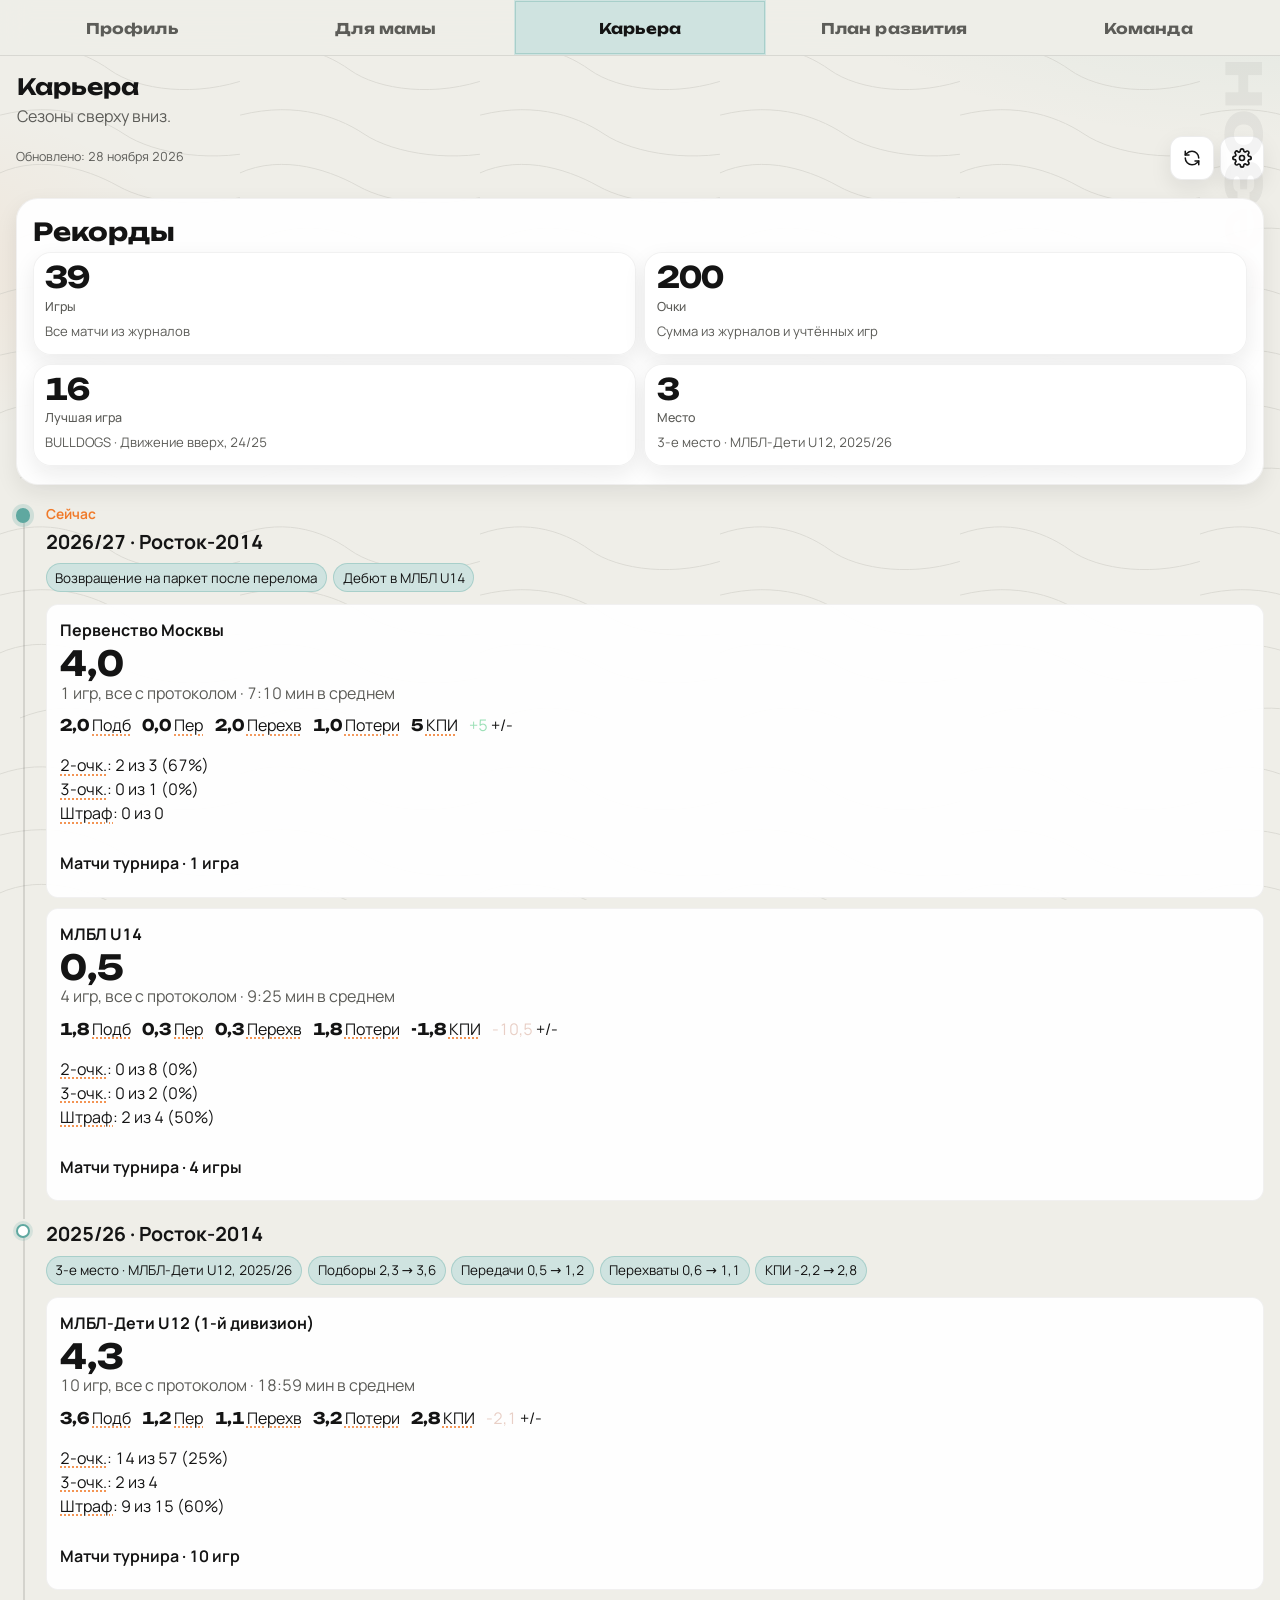
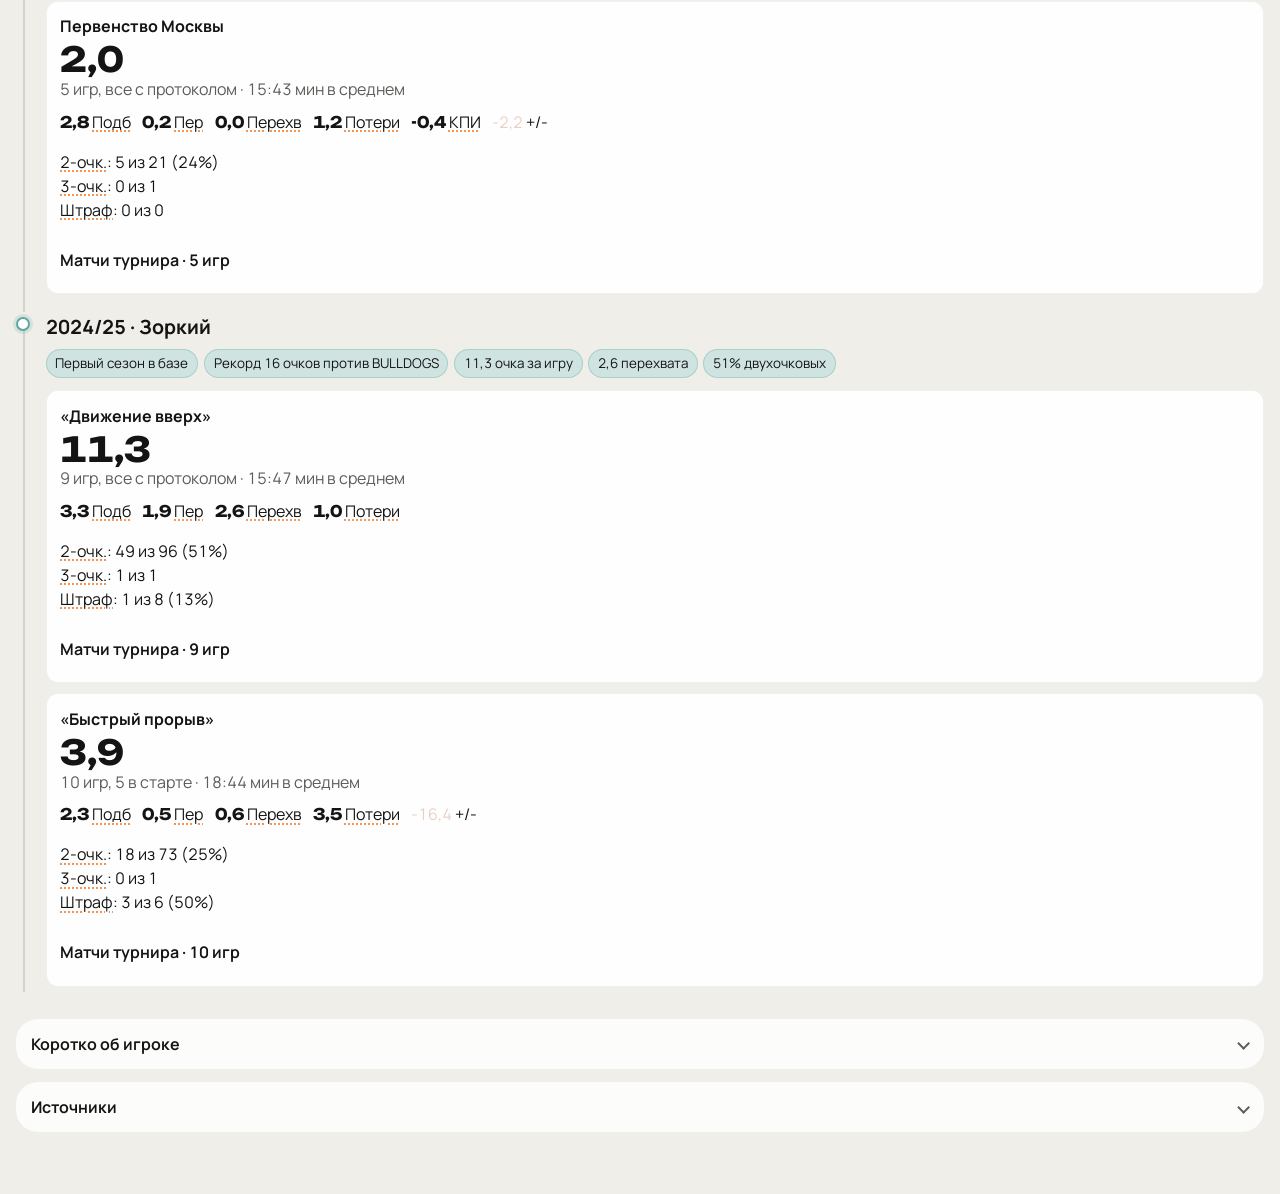
==== career.html @ 14287d19 "Правки карточки соперника: дедуп H2H, счёт общих соперников, UI сравнения Co-authored-by: workjobdub" ====
<!DOCTYPE html>
<html lang="ru">
<head>
  <meta charset="utf-8">
  <meta name="viewport" content="width=device-width, initial-scale=1">
  <meta name="description" content="Карьера Кости Д.: турниры, лучшие матчи и средние показатели.">
  <meta name="theme-color" content="#efeee8">
  <link rel="manifest" href="manifest.json?v=2026-11-23-01">
  <link rel="icon" href="favicon.svg?v=2026-11-23-01" type="image/svg+xml">
  <link rel="icon" href="icon-v3-192.png?v=2026-11-23-01" type="image/png" sizes="192x192">
  <link rel="apple-touch-icon" href="apple-touch-icon-v3-180.png?v=2026-11-23-01">
  <meta name="mobile-web-app-capable" content="yes">
  <title>Костя Д. — карьера</title>
  <link rel="preload" href="fonts/fonts.css?v=2026-11-28-18" as="style">
  <link rel="stylesheet" href="fonts/fonts.css?v=2026-11-28-18">
  <link rel="stylesheet" href="styles.css?v=2026-11-28-18">
</head>
<body data-page="career">
  <a class="skip" href="#content">К содержанию</a>
  <header class="topbar">
    <nav class="modes modes--pages" aria-label="Страницы">
      <a href="index.html">Профиль</a>
      <a href="mama.html">Для мамы</a>
      <a href="career.html" aria-current="page">Карьера</a>
      <a href="development.html">План развития</a>
      <a href="team.html">Команда</a>
    </nav>
  </header>
  <nav id="nav" aria-label="Разделы" hidden></nav>
  <main id="content">
    <p id="load-state" class="load-state">Загрузка…</p>
    <div id="app" class="wrap" hidden></div>
  </main>
  <nav class="tabbar tabbar--five" aria-label="Страницы">
    <a href="index.html">
      <svg viewBox="0 0 24 24" aria-hidden="true"><circle cx="12" cy="8" r="3.25"></circle><path d="M5 19.2c1.35-3.1 3.7-4.6 7-4.6s5.65 1.5 7 4.6"></path></svg>
      <span>Профиль</span>
    </a>
    <a href="mama.html">
      <svg viewBox="0 0 24 24" aria-hidden="true"><path d="M12 19.2 10.9 18C6.4 14 3.8 11.6 3.8 8.7 3.8 6.4 5.6 4.6 7.9 4.6c1.3 0 2.6.6 3.4 1.6.8-1 2.1-1.6 3.4-1.6 2.3 0 4.1 1.8 4.1 4.1 0 2.9-2.6 5.3-7.1 9.3L12 19.2z"></path></svg>
      <span>Для мамы</span>
    </a>
    <a href="career.html" aria-current="page">
      <svg viewBox="0 0 24 24" aria-hidden="true"><path d="M4 19V5"></path><path d="M4 19h16"></path><path d="M8 15.2 11.1 12l2.5 2.1L19 8.2"></path></svg>
      <span>Карьера</span>
    </a>
    <a href="development.html">
      <svg viewBox="0 0 24 24" aria-hidden="true"><path d="M4 20V4"></path><path d="M4 20h16"></path><path d="M8 17 12 6l4 11"></path><path d="M10.5 12h3"></path></svg>
      <span>План</span>
    </a>
    <a href="team.html">
      <svg viewBox="0 0 24 24" aria-hidden="true"><circle cx="9" cy="8" r="2.5"></circle><circle cx="16.2" cy="9" r="2"></circle><path d="M3.8 18.6c.9-2.5 2.7-3.7 5.2-3.7s4.3 1.2 5.2 3.7"></path><path d="M14.2 14.8c1.5-.2 2.8.4 3.7 1.7"></path></svg>
      <span>Команда</span>
    </a>
  </nav>
  <button type="button" class="to-top" id="to-top" hidden>Наверх</button>
  <noscript>Чтобы собрать страницу из data.json, нужен JavaScript.</noscript>
  <script src="https://cdn.onesignal.com/sdks/web/v16/OneSignalSDK.page.js" defer></script>
  <script src="app.js?v=2026-11-28-18" defer></script>
</body>
</html>
---- fonts/fonts.css ----
/* Manrope + Unbounded — кириллица и латиница, локально для офлайна */
@font-face {
  font-family: "Manrope";
  font-style: normal;
  font-weight: 400 700;
  font-display: swap;
  src: url("./xn7gYHE41ni1AdIRggOxSuXd.woff2") format("woff2");
  unicode-range: U+0301, U+0400-045F, U+0490-0491, U+04B0-04B1, U+2116;
}

@font-face {
  font-family: "Manrope";
  font-style: normal;
  font-weight: 400 700;
  font-display: swap;
  src: url("./xn7gYHE41ni1AdIRggexSg.woff2") format("woff2");
  unicode-range: U+0000-00FF, U+0131, U+0152-0153, U+02BB-02BC, U+02C6, U+02DA, U+02DC, U+0304, U+0308, U+0329, U+2000-206F, U+20AC, U+2122, U+2191, U+2193, U+2212, U+2215, U+FEFF, U+FFFD;
}

@font-face {
  font-family: "Unbounded";
  font-style: normal;
  font-weight: 600 700;
  font-display: swap;
  src: url("./Yq6W-LOTXCb04q32xlpwv8ZfrxE.woff2") format("woff2");
  unicode-range: U+0301, U+0400-045F, U+0490-0491, U+04B0-04B1, U+2116;
}

@font-face {
  font-family: "Unbounded";
  font-style: normal;
  font-weight: 600 700;
  font-display: swap;
  src: url("./Yq6W-LOTXCb04q32xlpwu8Zf.woff2") format("woff2");
  unicode-range: U+0000-00FF, U+0131, U+0152-0153, U+02BB-02BC, U+02C6, U+02DA, U+02DC, U+0304, U+0308, U+0329, U+2000-206F, U+20AC, U+2122, U+2191, U+2193, U+2212, U+2215, U+FEFF, U+FFFD;
}
---- fonts/fonts.css ----
/* Manrope + Unbounded — кириллица и латиница, локально для офлайна */
@font-face {
  font-family: "Manrope";
  font-style: normal;
  font-weight: 400 700;
  font-display: swap;
  src: url("./xn7gYHE41ni1AdIRggOxSuXd.woff2") format("woff2");
  unicode-range: U+0301, U+0400-045F, U+0490-0491, U+04B0-04B1, U+2116;
}

@font-face {
  font-family: "Manrope";
  font-style: normal;
  font-weight: 400 700;
  font-display: swap;
  src: url("./xn7gYHE41ni1AdIRggexSg.woff2") format("woff2");
  unicode-range: U+0000-00FF, U+0131, U+0152-0153, U+02BB-02BC, U+02C6, U+02DA, U+02DC, U+0304, U+0308, U+0329, U+2000-206F, U+20AC, U+2122, U+2191, U+2193, U+2212, U+2215, U+FEFF, U+FFFD;
}

@font-face {
  font-family: "Unbounded";
  font-style: normal;
  font-weight: 600 700;
  font-display: swap;
  src: url("./Yq6W-LOTXCb04q32xlpwv8ZfrxE.woff2") format("woff2");
  unicode-range: U+0301, U+0400-045F, U+0490-0491, U+04B0-04B1, U+2116;
}

@font-face {
  font-family: "Unbounded";
  font-style: normal;
  font-weight: 600 700;
  font-display: swap;
  src: url("./Yq6W-LOTXCb04q32xlpwu8Zf.woff2") format("woff2");
  unicode-range: U+0000-00FF, U+0131, U+0152-0153, U+02BB-02BC, U+02C6, U+02DA, U+02DC, U+0304, U+0308, U+0329, U+2000-206F, U+20AC, U+2122, U+2191, U+2193, U+2212, U+2215, U+FEFF, U+FFFD;
}
---- styles.css ----
:root {
  --bg: #efeee8;
  --bg-2: #e6e5df;
  --ink: #141414;
  --muted: #5c5c58;
  --dim: #7a7a74;
  --line: rgba(20, 20, 20, 0.1);
  --card: rgba(255, 255, 255, 0.82);
  --card-2: rgba(255, 255, 255, 0.92);
  --teal: #5fa8a0;
  --teal-soft: #cfe3e0;
  --gold: #f07a2a;
  --gold-2: #f07a2a;
  --gold-deep: #d96818;
  --glow: rgba(240, 122, 42, 0.22);
  --silver: #8a8a84;
  --good: #2f9d7a;
  --work: #d64545;
  --bar: 44px;
  --nav-h: 44px;
  --tap: 44px;
  --sticky: var(--bar);
  --radius-sm: 10px;
  --radius-md: 14px;
  --radius-lg: 18px;
  --radius-pill: 999px;
  --display: "Unbounded", "Manrope", sans-serif;
  --font: "Manrope", system-ui, sans-serif;
  --cut: none;
  --ease-out: cubic-bezier(0.22, 1, 0.36, 1);
  --shadow-card: 0 12px 36px rgba(30, 30, 28, 0.1);
  --shadow-soft: 0 8px 22px rgba(30, 30, 28, 0.08);
  --glass: rgba(255, 255, 255, 0.78);
  --radius-xl: 22px;
}

* { box-sizing: border-box; }

html {
  scroll-behavior: smooth;
  scroll-padding-top: calc(var(--sticky) + 8px);
  background-color: var(--bg);
}

body {
  position: relative;
  z-index: 0;
  margin: 0;
  background-color: var(--bg);
  color: var(--ink);
  font-family: var(--font);
  font-size: 16px;
  font-variant-numeric: tabular-nums;
  line-height: 1.5;
}

::selection { background: rgba(95, 168, 160, 0.35); }

:focus-visible {
  outline: 2px solid var(--gold);
  outline-offset: 2px;
}

.skip {
  position: absolute;
  width: 1px;
  height: 1px;
  padding: 0;
  margin: -1px;
  overflow: hidden;
  clip: rect(0, 0, 0, 0);
  white-space: nowrap;
  border: 0;
}

.skip:focus {
  left: 0.6rem;
  top: 0.6rem;
  width: auto;
  height: auto;
  margin: 0;
  clip: auto;
  overflow: visible;
  background: #111;
  color: var(--ink);
  padding: 0.4rem 0.7rem;
  z-index: 40;
}

.topbar {
  position: sticky;
  top: 0;
  z-index: 30;
  display: flex;
  align-items: stretch;
  justify-content: stretch;
  flex-wrap: nowrap;
  gap: 0;
  height: var(--bar);
  min-height: var(--bar);
  padding: 0 0.35rem;
  background: rgba(239, 238, 232, 0.94);
  border-bottom: 1px solid var(--line);
  transition: transform 180ms ease;
}

.topbar.is-hidden { transform: translateY(-100%); }

.brand {
  display: inline-flex;
  align-items: center;
  align-self: stretch;
  gap: 0.35rem;
  flex: 1 1 auto;
  min-width: 0;
  color: var(--ink);
  font-family: var(--display);
  font-size: 0.95rem;
  font-weight: 700;
  letter-spacing: 0.03em;
  text-decoration: none;
  text-transform: none;
  white-space: nowrap;
}

#brand-name {
  overflow: hidden;
  text-overflow: ellipsis;
}

.brand-logo {
  height: 2.15rem;
  width: auto;
  max-width: min(9.5rem, 46vw);
  flex: 0 0 auto;
  display: block;
  object-fit: contain;
}

.player-logo {
  flex: 0 0 auto;
  align-self: flex-start;
}

.player-logo img {
  display: block;
  width: min(11.5rem, 72vw);
  height: auto;
  object-fit: contain;
}

.modes {
  display: flex;
  flex: 0 0 auto;
  gap: 0.3rem;
}

.modes--pages {
  flex: 1 1 auto;
  width: 100%;
  min-width: 0;
  gap: 0.12rem;
}

.modes a {
  color: var(--muted);
  font-family: var(--display);
  font-size: 0.85rem;
  font-weight: 700;
  letter-spacing: 0.03em;
  line-height: var(--bar);
  text-decoration: none;
  text-transform: none;
  display: block;
  min-width: var(--tap);
  padding: 0 0.38rem;
  text-align: center;
  white-space: nowrap;
  border: 1px solid transparent;
}

.modes a[aria-current="page"] {
  color: #1a1408;
  background: linear-gradient(180deg, #f6e2a8, #d7a441);
  clip-path: polygon(8px 0, 100% 0, calc(100% - 8px) 100%, 0 100%);
}

.modes.modes--pages a {
  flex: 1 1 0;
  min-width: 0;
  padding: 0 0.1rem;
  font-size: clamp(0.62rem, 2.85vw, 0.85rem);
  letter-spacing: 0.01em;
  overflow: hidden;
  text-overflow: ellipsis;
}

#nav {
  position: sticky;
  top: var(--bar);
  z-index: 25;
  display: flex;
  gap: 0.1rem;
  height: 0;
  min-height: 0;
  min-width: 0;
  padding: 0 0.35rem;
  overflow: hidden;
  opacity: 0;
  pointer-events: none;
  background: rgba(7, 8, 12, 0.94);
  border-bottom: 0 solid var(--line);
  scrollbar-width: none;
  mask-image: linear-gradient(90deg, transparent, #000 14px, #000 calc(100% - 14px), transparent);
  transition: height 180ms ease, opacity 180ms ease;
}

#nav.is-shown {
  height: var(--nav-h);
  opacity: 1;
  pointer-events: auto;
  overflow-x: auto;
  border-bottom-width: 1px;
}

body.header-hidden #nav.is-shown { top: 0; }

#nav[hidden] { display: none !important; }

#nav::-webkit-scrollbar { display: none; }

#nav a {
  flex: 0 0 auto;
  color: var(--dim);
  text-decoration: none;
  font-family: var(--display);
  font-size: 0.85rem;
  font-weight: 600;
  letter-spacing: 0.04em;
  line-height: var(--nav-h);
  min-height: var(--nav-h);
  text-transform: none;
  padding: 0 0.45rem;
}

#nav a:hover { color: var(--ink); }

#nav a.active {
  color: var(--gold-2);
  box-shadow: inset 0 -2px 0 var(--gold);
}

.wrap {
  max-width: 1100px;
  margin: 0 auto;
  padding: 1.1rem 1rem 3rem;
}

.load-state {
  max-width: 1100px;
  margin: 2rem auto;
  padding: 0 1rem;
  color: var(--muted);
}

.load-state.error { color: #ffb089; }

.load-state[hidden] {
  display: none !important;
}

.player-card {
  position: relative;
  margin-bottom: 0.9rem;
  padding: 1.35rem 1.25rem 1.25rem;
  background:
    linear-gradient(135deg, rgba(232, 184, 74, 0.16), transparent 32%),
    linear-gradient(180deg, #232833 0%, #12151c 100%);
  border: 1px solid var(--line);
  clip-path: var(--cut);
  box-shadow: 0 18px 40px rgba(0, 0, 0, 0.35);
}

.kicker {
  margin: 0 0 0.7rem;
  color: var(--gold-2);
  font-family: var(--display);
  font-size: 0.85rem;
  font-weight: 700;
  letter-spacing: 0.16em;
  text-transform: none;
}

.player-card-main {
  display: flex;
  align-items: center;
  gap: 1.15rem;
}

.shield {
  flex: 0 0 auto;
  width: 6.4rem;
  min-height: 7.1rem;
  display: flex;
  flex-direction: column;
  align-items: center;
  justify-content: center;
  padding: 0.6rem 0.4rem;
  background:
    radial-gradient(circle at 50% 0%, rgba(243, 217, 138, 0.45), transparent 55%),
    linear-gradient(180deg, #3a311c, #17140e 70%);
  border: 1px solid var(--gold);
  clip-path: polygon(50% 0, 100% 16%, 100% 78%, 50% 100%, 0 78%, 0 16%);
}

.shield strong {
  font-family: var(--display);
  font-size: 2.7rem;
  line-height: 0.85;
  letter-spacing: -0.03em;
  color: var(--gold-2);
}

.shield em {
  margin-top: 0.35rem;
  color: var(--muted);
  font-family: var(--display);
  font-size: 0.78rem;
  font-style: normal;
  font-weight: 700;
  letter-spacing: 0.08em;
  text-transform: none;
  text-align: center;
}

.player-card h1,
.block h2,
.meter-block h3,
.panel h3,
.season-card p,
.kpi span {
  font-family: var(--display);
}

.player-card h1 {
  margin: 0 0 0.35rem;
  font-size: clamp(2.6rem, 8vw, 4.6rem);
  line-height: 0.9;
  letter-spacing: 0.02em;
  text-transform: none;
}

.hero-meta {
  display: flex;
  flex-wrap: wrap;
  align-items: center;
  gap: 0.6rem;
  margin: 0 0 0.7rem;
}

.chip {
  display: inline-flex;
  padding: 0.15rem 0.65rem;
  background: linear-gradient(180deg, #f6e2a8, #d7a441);
  color: #1a1408;
  font-family: var(--display);
  font-weight: 700;
  letter-spacing: 0.06em;
  text-transform: none;
  clip-path: polygon(8px 0, 100% 0, calc(100% - 8px) 100%, 0 100%);
}

.pos {
  color: var(--gold-2);
  font-family: var(--display);
  font-weight: 700;
  letter-spacing: 0.08em;
  text-transform: none;
}

.summary { margin: 0; max-width: 40rem; color: var(--muted); }

.card-link {
  display: flex;
  flex-wrap: wrap;
  gap: 0.35rem 1rem;
  margin: 0.85rem 0 0;
}

.card-link a,
.source-card {
  color: var(--gold-2);
}

.card-link a {
  display: inline-flex;
  align-items: center;
  min-height: var(--tap);
  font-family: var(--display);
  font-weight: 700;
  letter-spacing: 0.08em;
  text-decoration: none;
  text-transform: none;
}

.card-link a:hover,
.card-link button:hover { color: white; }

.card-link button {
  display: inline-flex;
  align-items: center;
  min-height: var(--tap);
  padding: 0;
  border: 0;
  background: transparent;
  color: var(--gold-2);
  font-family: var(--display);
  font-weight: 700;
  letter-spacing: 0.08em;
  text-transform: none;
  cursor: pointer;
}

.block {
  margin: 0.85rem 0;
  padding: 1.05rem 1rem 1.15rem;
  background: linear-gradient(180deg, rgba(255, 255, 255, 0.025), transparent 30%), var(--card);
  border: 1px solid rgba(232, 184, 74, 0.16);
  clip-path: var(--cut);
  scroll-margin-top: calc(var(--sticky) + 8px);
}

.block h2 {
  display: flex;
  align-items: center;
  gap: 0.5rem;
  margin: 0 0 0.35rem;
  font-size: 1.55rem;
  font-weight: 700;
  letter-spacing: 0.06em;
  line-height: 1;
  text-transform: none;
}

.block h2::before {
  content: "";
  width: 0.45rem;
  height: 1rem;
  background: var(--gold);
  clip-path: polygon(0 0, 100% 0, 70% 100%, 0 100%);
}

.caption { margin: 0 0 0.9rem; color: var(--muted); }

.facts,
.bio-strip {
  display: grid;
  grid-template-columns: repeat(auto-fit, minmax(210px, 1fr));
  gap: 0.6rem;
  margin: 0 0 0.9rem;
  padding: 0;
  list-style: none;
}

.fact,
.bio-strip li {
  min-width: 0;
  margin: 0;
  padding: 0.7rem 0.75rem;
  background: rgba(255, 255, 255, 0.94);
  border: 1px solid rgba(20, 20, 20, 0.06);
  border-radius: 18px;
  box-shadow: var(--shadow-soft);
}

.fact dd,
.bio-strip strong { overflow-wrap: break-word; }

@media (max-width: 600px) {
  .facts,
  .bio-strip {
    grid-template-columns: 1fr 1fr;
    gap: 0.45rem;
  }

  .fact.is-wide,
  .bio-strip li.is-wide {
    grid-column: 1 / -1;
  }
}

.fact dt,
.bio-strip span,
.kpi span,
.season-card span,
.season-card small {
  color: var(--dim);
}

.fact dt,
.bio-strip span {
  display: block;
  margin: 0 0 0.2rem;
  font-family: var(--display);
  font-size: 0.78rem;
  font-weight: 700;
  letter-spacing: 0.1em;
  text-transform: none;
}

.fact dd,
.bio-strip strong {
  margin: 0.15rem 0 0;
  color: var(--ink);
  font-weight: 650;
}

.prose p { margin: 0.7rem 0 0; }

.kpi-grid {
  display: grid;
  grid-template-columns: repeat(4, 1fr);
  gap: 0.65rem;
}

.kpi {
  min-height: 8.2rem;
  padding: 0.85rem 0.8rem 0.75rem;
  background: rgba(255, 255, 255, 0.94);
  border: 1px solid rgba(20, 20, 20, 0.06);
  border-radius: var(--radius-xl);
  box-shadow: var(--shadow-soft);
}

.kpi b {
  display: block;
  color: var(--ink);
  font-family: var(--display);
  font-size: 2.7rem;
  font-weight: 700;
  line-height: 0.85;
  letter-spacing: -0.03em;
}

.kpi span {
  display: block;
  margin-top: 0.45rem;
  font-size: 0.78rem;
  font-weight: 700;
  letter-spacing: 0.1em;
  text-transform: none;
}

.kpi small {
  display: block;
  margin-top: 0.35rem;
  color: var(--muted);
  font-size: 0.82rem;
}

.season-grid {
  display: grid;
  grid-template-columns: repeat(3, 1fr);
  gap: 0.7rem;
}

.meter-grid {
  display: grid;
  grid-template-columns: 1fr 1fr;
  gap: 0.7rem;
}

.season-card {
  padding: 0.85rem 0.8rem;
  background: rgba(255, 255, 255, 0.94);
  border: 1px solid rgba(20, 20, 20, 0.06);
}

.season-card.is-current { border-color: var(--gold); }

.season-card p {
  margin: 0;
  color: var(--muted);
  font-size: 0.95rem;
  letter-spacing: 0.04em;
  text-transform: none;
}

.season-card strong {
  display: block;
  margin: 0.35rem 0 0.15rem;
  color: var(--gold-2);
  font-family: var(--display);
  font-size: 2.8rem;
  line-height: 0.85;
}

.season-card ul {
  display: grid;
  grid-template-columns: 1fr 1fr;
  gap: 0.25rem 0.6rem;
  margin: 0.7rem 0;
  padding: 0;
  list-style: none;
}

.season-card li b { color: var(--ink); }

.season-card small { display: block; line-height: 1.35; }

.meter-block {
  padding: 0.75rem 0.75rem 0.85rem;
  background: rgba(255, 255, 255, 0.94);
  border: 1px solid rgba(20, 20, 20, 0.06);
}

.meter-block h3 {
  margin: 0 0 0.55rem;
  font-size: 1rem;
  letter-spacing: 0.1em;
  text-transform: none;
}

.meter-line {
  display: grid;
  grid-template-columns: minmax(0, 1.4fr) minmax(0, 1.6fr) auto;
  gap: 0.4rem;
  align-items: center;
  margin: 0.35rem 0;
  font-size: 0.78rem;
}

.meter-line span:first-child {
  color: var(--muted);
  overflow: hidden;
  text-overflow: ellipsis;
  white-space: nowrap;
}

.meter {
  height: 0.45rem;
  background: #2a2f3a;
}

.meter span {
  display: block;
  height: 100%;
  background: linear-gradient(90deg, #8d93a1, #d5d8e0);
}

.meter.is-current span { background: linear-gradient(90deg, #a97828, var(--gold-2)); }

.meter-line b {
  min-width: 2.2rem;
  color: var(--gold-2);
  font-family: var(--display);
  font-size: 1rem;
  text-align: right;
}

.table-scroll,
.chart-scroll {
  max-width: 100%;
  overflow-x: auto;
  margin: 0.2rem 0 0.85rem;
  -webkit-overflow-scrolling: touch;
}

.table-scroll {
  border: 1px solid rgba(232, 184, 74, 0.16);
}

table {
  width: max-content;
  min-width: 100%;
  border-collapse: collapse;
}

th,
td {
  padding: 0.62rem 0.78rem;
  border-bottom: 1px solid rgba(20, 20, 20, 0.08);
  text-align: left;
  white-space: nowrap;
  font-variant-numeric: tabular-nums;
}

th {
  background: rgba(255, 255, 255, 0.94);
  color: var(--ink);
  font-family: var(--display);
  font-size: 0.82rem;
  font-weight: 700;
  letter-spacing: 0.08em;
  text-transform: none;
}

tbody tr:last-child td { border-bottom: 0; }

tbody tr:nth-child(even):not(.highlight) { background: rgba(95, 168, 160, 0.06); }

tbody tr.highlight {
  background: rgba(232, 184, 74, 0.12);
  font-weight: 700;
}

tbody tr.highlight td:first-child { box-shadow: inset 3px 0 0 var(--gold); }

tbody tr:hover { background: rgba(95, 168, 160, 0.08); }

.match-list { display: grid; gap: 0.65rem; margin-bottom: 0.95rem; }

.match-row {
  display: flex;
  justify-content: space-between;
  align-items: center;
  gap: 0.8rem;
  padding: 0.85rem 0.95rem;
  border: 1px solid var(--line);
  background: rgba(255, 255, 255, 0.94);
}

.match-row h3 {
  margin: 0;
  font-family: var(--display);
  font-size: 1.25rem;
  font-weight: 700;
  letter-spacing: 0.03em;
  text-transform: none;
}

.match-row p { margin: 0.15rem 0 0; color: var(--muted); }

.status {
  flex: 0 0 auto;
  padding: 0.28rem 0.6rem;
  border: 1px solid var(--line);
  color: var(--gold-2);
  font-family: var(--display);
  font-size: 0.85rem;
  font-weight: 700;
  letter-spacing: 0.06em;
  text-transform: none;
}

.segmented {
  display: flex;
  flex-wrap: nowrap;
  gap: 0.5rem;
  max-width: 100%;
  margin: 0.2rem 0 0.85rem;
  overflow-x: auto;
  scroll-snap-type: x mandatory;
  scrollbar-width: none;
  -webkit-overflow-scrolling: touch;
}

.segmented::-webkit-scrollbar { display: none; }

.segmented button {
  border: 1px solid rgba(255, 255, 255, 0.08);
  background: rgba(255, 255, 255, 0.94);
  color: var(--muted);
  font-family: var(--display);
  font-size: 0.95rem;
  font-weight: 700;
  letter-spacing: 0.05em;
  text-transform: none;
  min-height: var(--tap);
  padding: 0 0.9rem;
  cursor: pointer;
  flex: 0 0 auto;
  scroll-snap-align: start;
}

.segmented button[aria-pressed="true"] {
  border-color: var(--gold);
  background: linear-gradient(180deg, rgba(243, 217, 138, 0.2), rgba(232, 184, 74, 0.05));
  color: var(--gold-2);
}

.chart-scroll svg {
  display: block;
  width: auto;
  max-width: 100%;
  height: auto;
  font-variant-numeric: tabular-nums;
}

.chart-scroll svg.groups { max-width: 560px; }

.legend {
  display: flex;
  flex-wrap: wrap;
  gap: 0.9rem;
  margin: 0 0 0.35rem;
  padding: 0;
  list-style: none;
  color: var(--muted);
  font-family: var(--display);
  letter-spacing: 0.06em;
  text-transform: none;
}

.legend li { display: inline-flex; align-items: center; gap: 0.35rem; }

.swatch { width: 0.75rem; height: 0.75rem; }

.split {
  display: grid;
  grid-template-columns: 1fr 1fr;
  gap: 0.75rem;
}

.panel {
  margin: 0;
  padding: 0.9rem 0.95rem 0.75rem;
  border: 1px solid transparent;
}

.panel.good {
  background: rgba(207, 227, 224, 0.55);
  border-color: rgba(95, 168, 160, 0.35);
  border-radius: var(--radius-xl);
  color: var(--ink);
}

.panel.work {
  background: rgba(255, 237, 220, 0.78);
  border-color: rgba(240, 122, 42, 0.28);
  border-radius: var(--radius-xl);
  color: var(--ink);
}

.panel h3 {
  margin: 0 0 0.45rem;
  font-size: 1.15rem;
  letter-spacing: 0.08em;
  text-transform: none;
}

.panel.good h3 { color: var(--good); }

.panel.work h3 { color: var(--work); }

.panel ul,
.badges { margin: 0; padding: 0; list-style: none; }

.panel li,
.badges li {
  position: relative;
  margin: 0.45rem 0;
  padding-left: 1rem;
  overflow-wrap: break-word;
  color: var(--ink);
}

.panel li::before,
.badges li::before {
  content: "";
  position: absolute;
  left: 0;
  top: 0.55rem;
  width: 0.4rem;
  height: 0.4rem;
  background: var(--good);
  transform: rotate(45deg);
}

.panel.work li::before,
.panel.work .badges li::before { background: var(--work); }

.callout {
  margin-top: 0.85rem;
  padding: 0.9rem 1rem;
  border-left: 3px solid var(--gold);
  background: rgba(232, 184, 74, 0.08);
}

.callout-lead {
  margin: 0 0 0.75rem;
  padding: 0.75rem 0.9rem;
  color: var(--muted);
  font-family: var(--font);
  font-size: 0.95rem;
  font-weight: 400;
  line-height: 1.45;
  letter-spacing: 0;
  text-transform: none;
  background: rgba(255, 237, 220, 0.65);
  border: 1px solid rgba(240, 122, 42, 0.18);
  border-radius: 16px;
}

.callout p:last-child { margin: 0; }

.callout p + p { margin-top: 0.45rem; }

.player-card .callout { margin-top: 1rem; }

.reviews { display: grid; gap: 0.65rem; margin-bottom: 0.65rem; }

.review {
  padding: 0.85rem 0.95rem;
  background: rgba(255, 255, 255, 0.94);
  border-left: 3px solid var(--gold);
}

.review h3 {
  margin: 0;
  font-family: var(--display);
  font-size: 1.28rem;
  letter-spacing: 0.03em;
  text-transform: none;
}

.review p { margin: 0.4rem 0 0; }

.plus span {
  color: var(--good);
  font-weight: 700;
}

.news-links {
  display: flex;
  flex-wrap: wrap;
  gap: 0.35rem 1rem;
  margin: 0 0 0.85rem;
}

.news-links a,
.news-card a {
  display: inline-flex;
  align-items: center;
  min-height: var(--tap);
  color: var(--gold-2);
  font-family: var(--display);
  font-weight: 700;
  letter-spacing: 0.06em;
  text-decoration: none;
  text-transform: none;
}

.news-links a:hover,
.news-card a:hover { color: white; }

.news-list { display: grid; gap: 0.65rem; }

.news-card {
  padding: 0.9rem 0.95rem;
  background: rgba(255, 255, 255, 0.94);
  border: 1px solid rgba(20, 20, 20, 0.06);
}

.news-meta {
  display: flex;
  flex-wrap: wrap;
  align-items: center;
  gap: 0.55rem;
  margin: 0;
  color: var(--dim);
  font-size: 0.88rem;
}

.tag {
  display: inline-block;
  padding: 0.05rem 0.45rem;
  background: rgba(232, 184, 74, 0.16);
  color: var(--gold-2);
  font-family: var(--display);
  font-size: 0.78rem;
  font-weight: 700;
  letter-spacing: 0.08em;
  text-transform: none;
}

.news-card h3 {
  margin: 0.4rem 0 0.2rem;
  font-family: var(--display);
  font-size: 1.4rem;
  letter-spacing: 0.03em;
  text-transform: none;
}

.news-card p { margin: 0.35rem 0 0; }

.news-card a { margin-top: 0.35rem; }

#news .segmented { margin-bottom: 0.8rem; }

.sources {
  display: grid;
  grid-template-columns: repeat(auto-fit, minmax(230px, 1fr));
  gap: 0.7rem;
}

.source-card {
  display: flex;
  flex-direction: column;
  gap: 0.25rem;
  padding: 0.9rem 0.95rem;
  border: 1px solid var(--line);
  color: inherit;
  text-decoration: none;
  background: rgba(255, 255, 255, 0.94);
}

.source-card:hover { border-color: var(--gold); }

.source-card strong {
  font-family: var(--display);
  letter-spacing: 0.03em;
  text-transform: none;
}

.source-card span { color: var(--dim); font-size: 0.86rem; }

#content {
  touch-action: pan-y;
}

.to-top {
  position: fixed;
  z-index: 35;
  right: max(0.75rem, env(safe-area-inset-right));
  bottom: calc(0.75rem + env(safe-area-inset-bottom));
  min-height: var(--tap);
  padding: 0 0.85rem;
  border: 2px solid #f4efe4;
  background: #f4efe4;
  color: #12100c;
  font-family: var(--display);
  font-size: 0.85rem;
  font-weight: 700;
  letter-spacing: 0.06em;
  text-transform: none;
  cursor: pointer;
  box-shadow: 0 4px 14px rgba(0, 0, 0, 0.45);
}

.to-top:active {
  background: #e8b84a;
  border-color: #e8b84a;
  color: #0a0806;
}

.to-top:focus-visible {
  outline: 2px solid #f4efe4;
  outline-offset: 2px;
}

.to-top[hidden] { display: none; }

.sr-only {
  position: absolute;
  width: 1px;
  height: 1px;
  padding: 0;
  margin: -1px;
  overflow: hidden;
  clip: rect(0, 0, 0, 0);
  white-space: nowrap;
  border: 0;
}

@media (max-width: 900px) {
  .kpi-grid,
  .season-grid { grid-template-columns: 1fr 1fr; }
  .meter-grid { grid-template-columns: 1fr; }
}

@media (max-width: 720px) {
  .split,
  .kpi-grid,
  .season-grid { grid-template-columns: 1fr; }

  .player-card-main,
  .match-row {
    flex-direction: column;
    align-items: flex-start;
  }

  .meter-line { grid-template-columns: 1fr; }

  .meter-line b { text-align: left; }
}

@media (min-width: 721px) {
  :root {
    --bar: 56px;
    --nav-h: 40px;
    --sticky: 96px;
  }

  .topbar.is-hidden { transform: none; }

  .brand {
    flex: 0 1 auto;
    font-size: 1.15rem;
    letter-spacing: 0.06em;
  }

  .modes a {
    font-size: 0.95rem;
    letter-spacing: 0.06em;
    padding: 0 0.7rem;
  }

  .modes.modes--pages a {
    font-size: 0.92rem;
    padding: 0 0.45rem;
  }

  #nav a {
    font-size: 0.92rem;
    padding: 0 0.6rem;
  }
}

:root {
  --fire: #ff5a1f;
  --fire-2: #ffb21f;
  --ease-out: cubic-bezier(0.2, 0.8, 0.2, 1);
  --ease-slam: cubic-bezier(0.3, 1.45, 0.5, 1);
}

@view-transition { navigation: auto; }

.topbar { view-transition-name: topbar; }

#content {
  will-change: transform, opacity;
}

#content.page-exit-to-left {
  animation: tab-page-out-left 200ms var(--ease-out) forwards;
  pointer-events: none;
}

#content.page-exit-to-right {
  animation: tab-page-out-right 200ms var(--ease-out) forwards;
  pointer-events: none;
}

#content.page-enter-from-right {
  animation: tab-page-in-from-right 200ms var(--ease-out) both;
}

#content.page-enter-from-left {
  animation: tab-page-in-from-left 200ms var(--ease-out) both;
}

@keyframes tab-page-out-left {
  to { opacity: 0; transform: translateX(-32px); }
}

@keyframes tab-page-out-right {
  to { opacity: 0; transform: translateX(32px); }
}

@keyframes tab-page-in-from-right {
  from { opacity: 0; transform: translateX(32px); }
  to { opacity: 1; transform: none; }
}

@keyframes tab-page-in-from-left {
  from { opacity: 0; transform: translateX(-32px); }
  to { opacity: 1; transform: none; }
}

@media (prefers-reduced-motion: reduce) {
  #content.page-exit-to-left,
  #content.page-exit-to-right,
  #content.page-enter-from-right,
  #content.page-enter-from-left {
    animation: none;
  }
}

::view-transition-old(root) { animation: vt-out 220ms var(--ease-out) both; }
::view-transition-new(root) { animation: vt-in 380ms var(--ease-slam) both; }

@keyframes vt-out { to { opacity: 0; transform: translateX(-40px) skewX(8deg); } }
@keyframes vt-in { from { opacity: 0; transform: translateX(60px) skewX(-10deg); } }

body::before {
  content: "";
  position: fixed;
  inset: 0;
  z-index: -1;
  pointer-events: none;
  background-color: var(--bg);
  background-image:
    url("data:image/svg+xml,%3Csvg xmlns='http://www.w3.org/2000/svg' width='240' height='240' viewBox='0 0 240 240'%3E%3Cg fill='none' stroke='%23cbcac3' stroke-width='1' opacity='0.55'%3E%3Cpath d='M-10 58c50-22 92-8 120 12s86 28 140 8'/%3E%3Cpath d='M-10 118c58-18 104-4 134 16s92 30 146 14'/%3E%3Cpath d='M-10 178c44-26 96-10 128 8s88 24 142 6'/%3E%3Cpath d='M20 238c48-20 92-6 118 10s84 26 122 12'/%3E%3C/g%3E%3C/svg%3E"),
    radial-gradient(900px 380px at 100% -80px, rgba(95, 168, 160, 0.12), transparent 58%),
    radial-gradient(520px 280px at -10% 30%, rgba(240, 122, 42, 0.08), transparent 62%);
  background-size: 240px 240px, auto, auto;
}

.modes a { transition: color 180ms ease; }

.modes a[aria-current="page"] {
  position: relative;
  overflow: hidden;
  background: linear-gradient(100deg, #ffe08a, var(--gold) 45%, var(--fire-2));
}

.modes a[aria-current="page"]::after {
  content: "";
  position: absolute;
  top: 0;
  bottom: 0;
  left: 0;
  width: 42%;
  background: linear-gradient(90deg, transparent, rgba(255, 250, 230, 0.5), transparent);
  transform: translateX(-140%);
  animation: heat-slide 4s linear infinite;
  pointer-events: none;
}

@keyframes heat-slide { to { transform: translateX(340%); } }

#nav a { transition: color 180ms ease; }

#nav a.active {
  color: #fff3c4;
  box-shadow: none;
  background: linear-gradient(90deg, var(--fire), var(--fire-2)) bottom / 100% 2px no-repeat;
}

.player-card {
  overflow: hidden;
  isolation: isolate;
  border-color: rgba(255, 178, 31, 0.45);
  background:
    linear-gradient(115deg, transparent 58%, rgba(255, 90, 31, 0.2) 58% 60%, transparent 60% 63%, rgba(255, 178, 31, 0.14) 63% 64%, transparent 64%),
    linear-gradient(135deg, rgba(232, 184, 74, 0.2), transparent 38%),
    linear-gradient(180deg, rgba(255, 255, 255, 0.96), rgba(255, 255, 255, 0.92));
}

.player-card[data-number]::after {
  content: attr(data-number);
  position: absolute;
  z-index: -1;
  right: 3%;
  bottom: -0.2em;
  font-family: var(--display);
  font-size: clamp(11rem, 48vw, 21rem);
  font-weight: 700;
  line-height: 1;
  color: transparent;
  -webkit-text-stroke: 2px rgba(243, 217, 138, 0.14);
  transform: skewX(-10deg);
  pointer-events: none;
}

.player-card::before {
  content: "";
  position: absolute;
  inset: 0;
  z-index: -1;
  background: linear-gradient(105deg, transparent 35%, rgba(255, 244, 210, 0.16) 48%, transparent 60%);
  transform: translateX(-120%);
  pointer-events: none;
}

.jam .player-card::before { animation: sweep 1100ms 350ms var(--ease-out) both; }

@keyframes sweep { to { transform: translateX(120%); } }

.player-card h1 {
  display: inline-block;
  padding-right: 0.14em;
  color: transparent;
  background: linear-gradient(180deg, #fffaf0 0%, #ffe9a8 40%, var(--gold) 72%, #d9792a 100%);
  -webkit-background-clip: text;
  background-clip: text;
  filter: drop-shadow(3px 3px 0 rgba(255, 90, 31, 0.75)) drop-shadow(2px 3px 0 rgba(0, 0, 0, 0.85));
  transform: skewX(-9deg);
  transform-origin: 0 100%;
}

.jam .player-card h1 { animation: slam 620ms 120ms var(--ease-slam) backwards; }

@keyframes slam { from { opacity: 0; transform: scale(1.45) skewX(-9deg); } }

.jam .player-card .kicker,
.jam .player-card .hero-meta,
.jam .player-card .summary,
.jam .player-card .card-link,
.jam .player-card .callout {
  animation: rise 460ms var(--ease-out) backwards;
}

.jam .player-card .hero-meta { animation-delay: 380ms; }
.jam .player-card .summary { animation-delay: 460ms; }
.jam .player-card .card-link,
.jam .player-card .callout { animation-delay: 540ms; }

.chip { background: linear-gradient(100deg, #ffe08a, var(--gold) 50%, var(--fire-2)); }

.shield {
  background:
    radial-gradient(circle at 50% 0%, rgba(255, 220, 140, 0.55), transparent 55%),
    linear-gradient(180deg, #4a3a18, #17120a 72%);
}

.shield strong {
  font-size: 3.4rem;
  color: #fff1c2;
  text-shadow: 2px 2px 0 var(--fire), 4px 4px 0 rgba(0, 0, 0, 0.7);
}

.jam .shield { animation: shield-in 700ms var(--ease-slam) backwards; }

@keyframes shield-in { from { opacity: 0; transform: perspective(420px) rotateY(100deg) scale(0.6); } }

.ticker {
  overflow: hidden;
  margin: -0.35rem 0 0.9rem;
  padding: 0.45rem 0;
  background: linear-gradient(90deg, var(--fire), var(--fire-2) 50%, var(--gold));
  clip-path: polygon(10px 0, 100% 0, calc(100% - 10px) 100%, 0 100%);
  color: #1a0d04;
}

.ticker-track {
  display: flex;
  width: max-content;
  animation: marquee 26s linear infinite;
}

.ticker span {
  display: inline-block;
  padding: 0 0.9rem;
  font-family: var(--display);
  font-size: 0.95rem;
  font-weight: 700;
  letter-spacing: 0.08em;
  text-transform: none;
  white-space: nowrap;
  transform: skewX(-8deg);
}

.ticker span::before {
  content: "★";
  margin-right: 1.1rem;
  opacity: 0.55;
}

@keyframes marquee { to { transform: translateX(-50%); } }

.block {
  position: relative;
  border-color: rgba(232, 184, 74, 0.2);
}

.block::after {
  content: "";
  position: absolute;
  top: 0;
  left: 0;
  width: 42%;
  height: 3px;
  background: linear-gradient(90deg, var(--fire), var(--fire-2) 60%, transparent);
  transform-origin: 0 50%;
  pointer-events: none;
}

.block h2 {
  font-size: 1.75rem;
  color: #fff3d0;
  text-shadow: 2px 2px 0 rgba(255, 90, 31, 0.6), 3px 3px 0 rgba(0, 0, 0, 0.6);
  transform: skewX(-8deg);
  transform-origin: 0 100%;
}

.block h2::before {
  width: 0.5rem;
  height: 1.15rem;
  background: linear-gradient(180deg, var(--fire-2), var(--fire));
}

.jam .reveal:not(.in) { opacity: 0; }

.jam .reveal.in { animation: rise 460ms var(--ease-out) calc(var(--i, 0) * 55ms) backwards; }

@keyframes rise { from { opacity: 0; transform: translateY(12px); } }

.jam .block.in h2 { animation: h2-in 520ms var(--ease-slam) 80ms backwards; }

@keyframes h2-in { from { opacity: 0; transform: translateX(-24px) skewX(-22deg); } }

.jam .block.in::after { animation: stripe 700ms var(--ease-out) 120ms backwards; }

@keyframes stripe { from { transform: scaleX(0); } }

.kpi,
.season-card,
.news-card,
.review,
.source-card,
.meter-block {
  transition: transform 180ms var(--ease-out), border-color 180ms ease, background-color 180ms ease;
}

.kpi b {
  color: #fff1c2;
  text-shadow: 2px 2px 0 rgba(255, 90, 31, 0.65);
  transform-origin: 0 100%;
}

.season-card strong {
  color: #fff1c2;
  text-shadow: 2px 2px 0 rgba(255, 90, 31, 0.55);
  transform-origin: 0 100%;
}

.season-card.is-current {
  border-color: var(--fire-2);
  background: linear-gradient(160deg, rgba(207, 227, 224, 0.45), transparent 45%), rgba(255, 255, 255, 0.94);
}

.kpi b.is-landed,
.season-card strong.is-landed,
.shield strong.is-landed {
  animation: land 360ms var(--ease-slam);
}

@keyframes land { 40% { transform: scale(1.18) skewX(-6deg); } }

@media (hover: hover) {
  .kpi:hover,
  .season-card:hover,
  .news-card:hover,
  .review:hover,
  .source-card:hover,
  .meter-block:hover {
    transform: translateY(-3px);
    border-color: var(--fire-2);
  }
}

.kpi:active,
.season-card:active,
.news-card:active,
.review:active,
.source-card:active,
.meter-block:active {
  transform: scale(0.98);
  border-color: var(--fire-2);
}

.meter span { transform-origin: 0 50%; }

.meter.is-current span { background: linear-gradient(90deg, var(--fire), var(--fire-2) 55%, var(--gold-2)); }

.jam .meter-block.in .meter span { animation: meter-grow 600ms var(--ease-out) calc(var(--i, 0) * 55ms + 120ms) backwards; }

@keyframes meter-grow { from { transform: scaleX(0); } }

svg .bar {
  transform-box: fill-box;
  transform-origin: 50% 100%;
}

.jam .block:not(.in) svg .bar { transform: scaleY(0); }

.jam .block.in svg .bar { animation: grow 400ms var(--ease-slam) var(--d, 0ms) backwards; }

@keyframes grow { from { transform: scaleY(0); } }

.jam .block.in svg .bar-value { animation: fade 260ms ease var(--d, 0ms) backwards; }

@keyframes fade { from { opacity: 0; } }

svg .bar.is-fire { filter: drop-shadow(0 0 6px rgba(255, 110, 30, 0.75)); }

.jam svg .fire-label { animation: flicker 1.6s ease-in-out infinite; }

@keyframes flicker { 50% { opacity: 0.6; } }

svg .bar-hit { cursor: pointer; }

svg .bar-hit.is-picked { fill: rgba(243, 217, 138, 0.1); }

.chart-key { font-size: 0.8125rem; }

.swatch-fire { background: linear-gradient(0deg, var(--fire), var(--fire-2)); }

.swatch-mean {
  width: 1.1rem;
  height: 0;
  background: transparent;
  border-top: 2px dashed #f3d98a;
}

.chart-readout {
  min-height: 1.5em;
  margin: 0 0 0.85rem;
  color: var(--gold-2);
  font-size: 0.875rem;
}

.segmented button {
  transition: color 180ms ease, background 180ms ease, transform 180ms var(--ease-out);
  clip-path: polygon(6px 0, 100% 0, calc(100% - 6px) 100%, 0 100%);
}

.segmented button[aria-pressed="true"] {
  border-color: transparent;
  background: linear-gradient(100deg, var(--gold-2), var(--gold) 55%, var(--fire-2));
  color: #1a1006;
}

.segmented button:active { transform: scale(0.96); }

.jam .news-card { animation: pop 320ms var(--ease-slam) backwards; }

@keyframes pop { from { opacity: 0; transform: translateY(8px) scale(0.97); } }

.review {
  border-left: 3px solid var(--fire-2);
  background: linear-gradient(90deg, rgba(207, 227, 224, 0.35), transparent 40%), rgba(255, 255, 255, 0.94);
}

.callout {
  border-left-color: var(--fire-2);
  background: linear-gradient(90deg, rgba(255, 140, 40, 0.12), rgba(232, 184, 74, 0.05));
}

.to-top {
  clip-path: polygon(8px 0, 100% 0, calc(100% - 8px) 100%, 0 100%);
}

@media (max-width: 720px) {
  #nav.is-shown { top: 0; }

  .kpi-grid { grid-template-columns: 1fr 1fr; }

  .kpi {
    min-height: 7rem;
    padding: 0.75rem 0.7rem;
  }

  .kpi b { font-size: 2.3rem; }

  .kpi span { letter-spacing: 0.06em; }

  .player-card h1 { font-size: clamp(2.7rem, 13vw, 3.6rem); }

  .block h2 { font-size: 1.5rem; }
}

.only-phone { display: none; }

.hero-stats {
  display: grid;
  grid-template-columns: 1fr 1fr;
  gap: 0.45rem;
  max-width: 24rem;
  margin-top: 0.85rem;
}

.kpi-profile-grid {
  display: grid;
  grid-template-columns: repeat(3, minmax(0, 1fr));
  gap: 0.55rem;
  margin-top: 0.75rem;
}

@media (max-width: 599px) {
  .kpi-profile-grid {
    grid-template-columns: repeat(2, minmax(0, 1fr));
  }
}

.kpi-tile {
  padding: 0.65rem 0.7rem 0.75rem;
  background: rgba(255, 255, 255, 0.94);
  border: 1px solid rgba(20, 20, 20, 0.06);
}

.kpi-tile h3 {
  margin: 0;
  font-family: var(--display);
  font-size: 0.78rem;
  font-weight: 700;
  letter-spacing: 0.04em;
  text-transform: none;
  color: var(--dim);
}

.kpi-value {
  margin: 0.35rem 0 0;
  font-family: var(--display);
  font-size: 1.65rem;
  line-height: 1;
  color: var(--ink);
}

.kpi-was,
.kpi-team,
.kpi-split,
.kpi-scope,
.kpi-scope-headline {
  margin: 0.25rem 0 0;
  color: var(--muted);
  font-size: 0.82rem;
}

.kpi-delta.is-up { color: #7dffb0; }
.kpi-delta.is-down { color: #ff9b7d; }

.plus-minus.is-pos,
.meter.is-pos span { color: #9de0b8; }
.meter.is-pos span { background: rgba(125, 255, 176, 0.14); }
.plus-minus.is-neg { color: #e8cfc6; }
.meter.is-neg span {
  background: rgba(255, 155, 125, 0.16);
  color: #e8cfc6;
  box-shadow: inset 0 0 0 1px rgba(255, 155, 125, 0.28);
}
.plus-minus.is-even { color: var(--muted); }
.season-card .plus-minus-label { color: var(--muted); font-weight: 500; }

.kpi-hint {
  font-size: 0.72rem;
  vertical-align: super;
  margin-left: 0.15rem;
}

.kpi-match-badge {
  margin: 0.75rem 0;
  padding: 0.7rem 0.8rem;
  border: 1px solid rgba(255, 178, 31, 0.45);
  background: rgba(255, 178, 31, 0.08);
}

.kpi-match-title {
  margin: 0 0 0.35rem;
  font-family: var(--display);
  font-size: 1rem;
  font-weight: 700;
  color: #ffe6a8;
}

.match-mvp {
  display: inline-block;
  margin-left: 0.25rem;
  padding: 0.1rem 0.35rem;
  font-size: 0.72rem;
  font-weight: 700;
  color: #1a1408;
  background: linear-gradient(180deg, #f6e2a8, #d7a441);
  white-space: nowrap;
}

.hero-stat {
  padding: 0.4rem 0.6rem 0.5rem;
  background: rgba(0, 0, 0, 0.28);
  border: 1px solid rgba(255, 178, 31, 0.35);
}

.hero-stat b {
  display: block;
  font-family: var(--display);
  font-size: 2rem;
  line-height: 0.9;
  color: #fff1c2;
  text-shadow: 2px 2px 0 rgba(255, 90, 31, 0.55);
}

.hero-stat span {
  display: block;
  margin-top: 0.15rem;
  color: var(--dim);
  font-family: var(--display);
  font-size: 0.75rem;
  font-weight: 700;
  letter-spacing: 0.08em;
  text-transform: none;
}

.hero-sub,
.updated {
  margin: 0.4rem 0 0;
  color: var(--muted);
  font-size: 0.9rem;
}

.plaque {
  margin: 0 0 0.75rem;
  padding: 0.65rem 0.75rem;
  background: rgba(255, 90, 31, 0.12);
  border-left: 3px solid var(--fire-2);
  color: var(--gold-2);
  font-weight: 650;
}

.stat-cards {
  display: grid;
  grid-template-columns: 1fr 1fr;
  gap: 0.45rem;
  margin: 0 0 0.85rem;
}

.stat-card {
  min-width: 0;
  padding: 0.65rem 0.75rem;
  background: rgba(255, 255, 255, 0.94);
  border: 1px solid rgba(20, 20, 20, 0.06);
  border-radius: 18px;
  box-shadow: var(--shadow-soft);
}

.stat-card.is-wide { grid-column: 1 / -1; }

.stat-card b {
  display: block;
  overflow-wrap: break-word;
  font-family: var(--display);
  font-size: 1.35rem;
  line-height: 1.15;
  color: var(--ink);
}

.stat-card span {
  display: block;
  margin-top: 0.25rem;
  color: var(--dim);
  font-family: var(--display);
  font-size: 0.72rem;
  letter-spacing: 0.06em;
  text-transform: none;
}

.game-cards { gap: 0.45rem; }

.game-card {
  background: rgba(255, 255, 255, 0.94);
  border: 1px solid rgba(20, 20, 20, 0.06);
}

.game-card summary {
  display: flex;
  align-items: center;
  justify-content: space-between;
  gap: 0.6rem;
  min-height: var(--tap);
  padding: 0.35rem 0.75rem;
  cursor: pointer;
}

.game-card summary span { min-width: 0; }

.game-card summary b {
  flex: 0 0 auto;
  font-family: var(--display);
  font-size: 1.4rem;
  color: var(--gold-2);
}

.game-card dl {
  display: grid;
  grid-template-columns: 1fr 1fr;
  gap: 0.35rem 0.7rem;
  margin: 0;
  padding: 0 0.75rem 0.75rem;
}

.game-card dl > div { min-width: 0; }

.game-card dl > .is-wide { grid-column: 1 / -1; }

.game-card dt {
  color: var(--dim);
  font-family: var(--display);
  font-size: 0.72rem;
  letter-spacing: 0.06em;
  text-transform: none;
}

.game-card dd {
  margin: 0;
  overflow-wrap: break-word;
}

.table-scroll.standings th:first-child,
.table-scroll.standings td:first-child {
  position: sticky;
  left: 0;
  z-index: 1;
  min-width: 9.5rem;
  max-width: 11.5rem;
  background: var(--card);
  white-space: normal;
  box-shadow: 4px 0 6px rgba(0, 0, 0, 0.35);
}

.table-scroll.standings thead th:first-child {
  z-index: 2;
  background: rgba(255, 255, 255, 0.94);
}

.table-scroll.standings tbody tr:nth-child(even):not(.highlight) td:first-child {
  background: rgba(255, 255, 255, 0.94);
}

.table-scroll.standings tbody tr.highlight td:first-child {
  background: #2a2414;
}

.update-banner {
  position: fixed;
  z-index: 60;
  left: 0.75rem;
  right: 0.75rem;
  bottom: calc(4.4rem + env(safe-area-inset-bottom));
  display: flex;
  align-items: center;
  justify-content: space-between;
  gap: 0.75rem;
  padding: 0.45rem 0.55rem 0.45rem 0.9rem;
  background: rgba(255, 255, 255, 0.96);
  border: 1px solid rgba(20, 20, 20, 0.08);
  color: var(--ink);
  box-shadow: var(--shadow-soft);
}

.update-banner p {
  margin: 0;
  font-family: var(--display);
  letter-spacing: 0.06em;
  text-transform: none;
}

.notify p { margin: 0.35rem 0 0.8rem; }

.notify-options {
  display: grid;
  gap: 0.45rem;
  margin: 0 0 0.8rem;
}

.notify-options label {
  display: flex;
  align-items: center;
  gap: 0.65rem;
  min-height: var(--tap);
  cursor: pointer;
}

.notify-options input {
  width: 1.15rem;
  height: 1.15rem;
  accent-color: var(--gold);
}

.notify-actions {
  display: flex;
  flex-wrap: wrap;
  gap: 0.5rem;
}

.notify-actions button {
  min-height: var(--tap);
  padding: 0 0.95rem;
  border: 0;
  cursor: pointer;
  font-family: var(--display);
  font-weight: 700;
  letter-spacing: 0.05em;
  text-transform: none;
}

.notify-actions button.is-on {
  background: linear-gradient(100deg, var(--gold-2), var(--gold) 55%, var(--fire-2));
  color: #1a1006;
}

.notify-actions button.is-off {
  background: transparent;
  color: var(--gold-2);
  border: 1px solid var(--line);
}

.notify-note { margin: 0.55rem 0 0; color: var(--muted); }

.update-banner button {
  min-height: var(--tap);
  padding: 0 0.9rem;
  border: 0;
  background: linear-gradient(100deg, var(--gold-2), var(--gold) 55%, var(--fire-2));
  color: #1a1006;
  font-family: var(--display);
  font-weight: 700;
  letter-spacing: 0.06em;
  text-transform: none;
  cursor: pointer;
}

@media (max-width: 720px) {
  .only-desk { display: none !important; }
  .only-phone { display: block; }
  .stat-cards.only-phone,
  .game-cards.only-phone { display: grid; }

  .kpi small,
  .kpi span,
  .season-card small,
  .caption,
  .legend,
  .fact dt,
  .bio-strip span,
  .stat-card span,
  .game-card dt,
  .hero-stat span,
  .meter-line,
  .tag,
  .scroll-hint,
  .chart-readout {
    font-size: 0.875rem;
  }

  .fact dt,
  .bio-strip span,
  .stat-card span,
  .game-card dt,
  .hero-stat span,
  .tag,
  .kpi span,
  .meter-line {
    color: var(--muted);
  }

  .col-extra { display: none; }

  .table-scroll.standings {
    box-shadow: inset -14px 0 12px -12px rgba(0, 0, 0, 0.8);
  }
}

.term {
  color: inherit;
  text-decoration: underline dotted var(--gold);
  text-underline-offset: 0.18em;
  cursor: pointer;
}

.term-pop {
  position: fixed;
  z-index: 80;
  margin: 0;
  padding: 0.7rem 0.8rem;
  background: #ffffff;
  border: 1px solid rgba(20, 20, 20, 0.08);
  color: var(--ink);
  font-size: 0.95rem;
  line-height: 1.4;
  box-shadow: var(--shadow-soft);
  border-radius: 14px;
}

.badge {
  display: inline-block;
  margin-left: 0.35rem;
  padding: 0.08rem 0.4rem;
  background: #2a2f3a;
  color: var(--ink);
  font-family: var(--display);
  font-size: 0.78rem;
  font-weight: 700;
  letter-spacing: 0.04em;
  line-height: 1.2;
  text-transform: none;
  vertical-align: 0.1em;
}

.badge.is-win {
  background: var(--gold);
  color: #1a1006;
}

.badge.is-loss {
  background: #6b717e;
  color: #f4efe4;
}

.signals {
  display: flex;
  flex-wrap: wrap;
  gap: 0.35rem 0.7rem;
  margin: 0.55rem 0 0;
}

.signal b { font-family: var(--display); }

.signal.is-good,
.ratio.is-good { color: var(--gold-2); }

.signal.is-bad,
.ratio.is-bad { color: #6b717e; }

.signal.is-even { color: var(--muted); }

.ratio,
.share,
.game-review {
  margin: 0.45rem 0 0;
  overflow-wrap: break-word;
}

.game-card .game-review,
.game-card .ratio,
.game-card .share,
.game-card .signals,
.game-card .caption { padding: 0 0.75rem; }

.game-card .game-review { padding-bottom: 0.75rem; }

.review-fold td { padding-top: 0; }

.review-fold button {
  min-height: var(--tap);
  padding: 0;
  border: 0;
  background: transparent;
  color: var(--gold-2);
  font-family: var(--display);
  font-weight: 700;
  letter-spacing: 0.06em;
  text-transform: none;
  cursor: pointer;
}

.review-fold .game-review { margin: 0 0 0.75rem; }

.score-group { margin: 0 0 0.7rem; }

.score-group h3 {
  margin: 0 0 0.35rem;
  color: var(--gold-2);
  font-size: 0.95rem;
  letter-spacing: 0.08em;
  text-transform: none;
}

.season-card .shoot-lines {
  display: grid;
  gap: 0.28rem;
}

.shoot-lines span { display: block; }

.scroll-hint {
  margin: 0 0 0.4rem;
  color: var(--muted);
}

.glossary {
  display: grid;
  gap: 0.55rem;
}

.glossary-item {
  padding: 0.7rem 0.75rem;
  background: rgba(255, 255, 255, 0.94);
  border-left: 3px solid var(--gold);
}

.glossary-item h3 {
  margin: 0;
  color: var(--gold-2);
  font-size: 1.05rem;
}

.glossary-item p { margin: 0.3rem 0 0; }

.guard-list {
  margin: 0;
  padding-left: 1.1rem;
}

.guard-list li + li { margin-top: 0.4rem; }

.mama-group { margin-top: 1rem; }

.mama-group h3 {
  margin: 0 0 0.45rem;
  color: var(--gold-2);
  font-size: 1.05rem;
  letter-spacing: 0.04em;
  text-transform: none;
}

.source-card small {
  display: block;
  margin-top: 0.25rem;
  color: var(--muted);
  font-size: 0.875rem;
}

@media (min-width: 721px) {
  .glossary { grid-template-columns: 1fr 1fr; }
}

@media (max-width: 700px) {
  .topbar,
  #nav {
    background: var(--bg);
    backdrop-filter: none;
  }

  .to-top {
    background: #f4efe4;
    color: #12100c;
    border-color: #f4efe4;
    backdrop-filter: none;
  }

  .player-card { box-shadow: none; }

  .player-card h1,
  svg .bar.is-fire { filter: none; }
}

@media (prefers-reduced-motion: reduce) {
  @view-transition { navigation: none; }

  html { scroll-behavior: auto; }

  .topbar,
  #nav {
    background: var(--bg);
    backdrop-filter: none;
    transition: none;
  }

  .to-top {
    background: #f4efe4;
    color: #12100c;
    border-color: #f4efe4;
    transition: none;
  }

  *,
  *::before,
  *::after {
    animation: none !important;
    transition: none !important;
  }

  .player-card::before { display: none; }
}

.sync-bar {
  display: flex;
  flex-wrap: wrap;
  align-items: center;
  gap: 0.45rem 0.6rem;
  margin-top: 0.75rem;
}

.sync-bar .updated {
  flex: 1 1 12rem;
  margin: 0;
}

.sync-actions {
  display: flex;
  flex: 1 1 16rem;
  align-items: stretch;
  gap: 0.4rem;
}

.sync-refresh,
.sync-settings,
.icon-button,
.body-chip,
.sheet-actions button {
  min-height: var(--tap);
  min-width: var(--tap);
  border: 0;
  cursor: pointer;
  font-family: var(--display);
  font-weight: 700;
  letter-spacing: 0.04em;
  text-transform: none;
}

.sync-refresh {
  flex: 1 1 auto;
  padding: 0.35rem 0.85rem;
  background: linear-gradient(100deg, var(--gold-2), var(--gold) 55%, var(--fire-2));
  color: #1a1006;
  line-height: 1.1;
}

.sync-refresh.is-busy {
  position: relative;
  padding-left: 2.2rem;
}

.sync-refresh.is-busy::before {
  content: "";
  position: absolute;
  left: 0.7rem;
  top: 50%;
  width: 0.95rem;
  height: 0.95rem;
  margin-top: -0.48rem;
  border: 2px solid rgba(26, 16, 6, 0.28);
  border-top-color: #1a1006;
  border-radius: 50%;
  animation: sync-spin 0.7s linear infinite;
}

@keyframes sync-spin { to { transform: rotate(360deg); } }

.sync-settings,
.icon-button,
.body-chip {
  display: inline-flex;
  align-items: center;
  justify-content: center;
  padding: 0 0.55rem;
  background: transparent;
  color: var(--gold-2);
  border: 1px solid var(--line);
}

.sync-settings,
.icon-button {
  flex: 0 0 var(--tap);
  width: var(--tap);
  padding: 0;
}

.sync-settings svg,
.icon-button svg {
  display: block;
}

.sync-refresh:disabled {
  opacity: 0.7;
  cursor: wait;
}

.sync-status {
  flex: 1 1 100%;
  margin: 0;
  color: var(--muted);
  font-size: 0.92rem;
}

.sync-status:empty { display: none; }
.sync-status.is-ok { color: var(--good); }
.sync-status.is-error { color: var(--work); }
.sync-status.is-loading { color: var(--gold-2); }

.body-line {
  display: flex;
  align-items: center;
  justify-content: space-between;
  gap: 0.45rem;
}

.hero-sub .body-chip {
  text-transform: none;
  letter-spacing: 0;
  font-family: var(--font);
  font-weight: 650;
}

.sheet[hidden] { display: none !important; }

.sheet {
  position: fixed;
  inset: 0;
  z-index: 80;
  display: flex;
  align-items: flex-end;
  justify-content: center;
  padding: 0.75rem;
  background: rgba(239, 238, 232, 0.55);
}

.sheet-card {
  width: min(34rem, 100%);
  max-height: min(92vh, 42rem);
  overflow: auto;
  padding: 1rem 1rem 1.15rem;
  background: #ffffff;
  border: 1px solid rgba(20, 20, 20, 0.08);
  color: var(--ink);
  border-radius: var(--radius-xl);
  box-shadow: var(--shadow-card);
}

.sheet-card h2 {
  margin: 0 0 0.45rem;
  font-family: var(--display);
  letter-spacing: 0.03em;
  text-transform: none;
}

.sheet-card label {
  display: block;
  margin: 0.7rem 0 0.35rem;
  color: var(--muted);
  font-family: var(--display);
  font-size: 0.78rem;
  letter-spacing: 0.08em;
  text-transform: none;
}

.sheet-card input {
  display: block;
  width: 100%;
  min-height: var(--tap);
  margin-top: 0.3rem;
  padding: 0 0.75rem;
  background: var(--bg);
  color: var(--ink);
  border: 1px solid var(--line);
  font: inherit;
  letter-spacing: 0;
  text-transform: none;
}

.sheet-steps {
  margin: 0.4rem 0 0.8rem;
  padding-left: 1.15rem;
  color: var(--muted);
}

.sheet-steps li + li { margin-top: 0.35rem; }

.sheet-note,
.sheet-error {
  margin: 0.35rem 0 0.7rem;
}

.sheet-error { color: var(--work); }

.sheet-actions {
  display: flex;
  flex-wrap: wrap;
  gap: 0.45rem;
}

.sheet-actions button.is-on {
  background: linear-gradient(100deg, var(--gold-2), var(--gold) 55%, var(--fire-2));
  color: #1a1006;
  padding: 0 0.9rem;
}

.sheet-actions button.is-off {
  background: transparent;
  color: var(--gold-2);
  border: 1px solid var(--line);
  padding: 0 0.75rem;
}

@media (min-width: 721px) {
  .sheet { align-items: center; }
}

#nav { display: none !important; }

.tabbar { display: none; }

.tabbar a {
  flex: 1 1 0;
  min-width: 0;
  min-height: 3rem;
  display: flex;
  flex-direction: column;
  align-items: center;
  justify-content: center;
  gap: 0.15rem;
  padding: 0.15rem 0.1rem;
  color: var(--dim);
  text-decoration: none;
  font-size: 0.72rem;
  font-weight: 600;
  line-height: 1.15;
  text-align: center;
}

.tabbar a[aria-current="page"] { color: var(--gold-2); }

.tabbar svg {
  width: 1.35rem;
  height: 1.35rem;
  fill: none;
  stroke: currentColor;
  stroke-width: 1.75;
  stroke-linecap: round;
  stroke-linejoin: round;
}

.tabbar--five a { font-size: 0.62rem; }

.dev-grid {
  display: grid;
  gap: 0.85rem;
}

@media (min-width: 721px) {
  .dev-grid { grid-template-columns: repeat(2, minmax(0, 1fr)); }
}

.dev-stats {
  list-style: none;
  margin: 0.35rem 0 0;
  padding: 0;
  display: grid;
  gap: 0.35rem;
}

.dev-stats li {
  display: flex;
  flex-wrap: wrap;
  justify-content: space-between;
  align-items: baseline;
  gap: 0.35rem 0.75rem;
  font-size: 0.9rem;
}

.dev-stats li span {
  flex: 1 1 8.5rem;
  min-width: 0;
  line-height: 1.35;
}

.dev-stats strong { color: var(--ink); font-weight: 600; }

.dev-kid-goals {
  display: grid;
  gap: 0.55rem;
}

.dev-kid-goal {
  display: grid;
  grid-template-columns: auto 1fr;
  gap: 0.55rem 0.65rem;
  padding: 0.7rem 0.8rem;
  background: rgba(255, 255, 255, 0.03);
  border: 1px solid rgba(20, 20, 20, 0.06);
  border-radius: 12px;
}

.dev-kid-mark {
  margin: 0;
  width: 2rem;
  text-align: center;
  font-family: var(--display);
  font-size: 1.35rem;
  color: var(--gold-2);
}

.notify--hero {
  margin-top: 0.55rem;
  padding: 0.55rem 0.65rem;
  border: 1px solid rgba(255, 255, 255, 0.08);
  border-radius: 12px;
  background: rgba(255, 255, 255, 0.03);
}

.notify--hero .notify-actions .is-on {
  width: 100%;
}

.notify--hero .notify-hero-lead {
  margin: 0 0 0.45rem;
  color: var(--muted);
  font-size: 0.88rem;
  line-height: 1.35;
}

.notify--hero .notify-flash {
  margin: 0;
  padding: 0.35rem 0;
  text-align: center;
  color: var(--good);
  font-weight: 600;
}

.notify-sheet-hint[hidden] { display: none; }

.sheet-admin { margin-top: 0.65rem; }

body[data-page="development"] .to-top {
  bottom: calc(5.75rem + env(safe-area-inset-bottom));
}

@media (min-width: 721px) {
  #trend .caption,
  #trend-panel .caption,
  #trend .legend {
    max-width: 42rem;
  }
}

.dev-snapshot {
  padding: 0.85rem 1rem;
  border: 1px solid var(--line);
  border-radius: var(--radius);
  background: var(--card);
}

.dev-snapshot h3 {
  margin: 0;
  font-size: 0.95rem;
  font-weight: 600;
}

.dev-priority-grid,
.dev-phase-grid {
  display: grid;
  gap: 0.85rem;
}

@media (min-width: 721px) {
  .dev-priority-grid { grid-template-columns: repeat(2, minmax(0, 1fr)); }
  .dev-phase-grid { grid-template-columns: repeat(2, minmax(0, 1fr)); }
}

.dev-goal {
  margin: 0.5rem 0;
  padding: 0.55rem 0.65rem;
  border-radius: var(--radius);
  background: rgba(232, 184, 74, 0.08);
  border: 1px solid rgba(232, 184, 74, 0.22);
}

.dev-phase {
  padding: 0.85rem 1rem;
  border-left: 3px solid var(--gold-2);
  background: var(--card);
  border-radius: 0 var(--radius) var(--radius) 0;
}

.dev-watch,
.dev-methods {
  margin: 0.35rem 0 0;
  padding-left: 1.1rem;
}

.dev-watch li,
.dev-methods li {
  margin: 0.35rem 0;
}

.dev-exercise {
  margin: 0.55rem 0;
}

.dev-priority ul {
  padding-left: 1.1rem;
}

.dev-video-actions {
  margin: 0.45rem 0 0;
  display: flex;
  flex-wrap: wrap;
  gap: 0.45rem 0.75rem;
  align-items: center;
}

.dev-video-btn {
  font: inherit;
  font-size: 0.88rem;
  padding: 0.38rem 0.7rem;
  border-radius: var(--radius);
  border: 1px solid rgba(232, 184, 74, 0.35);
  background: rgba(232, 184, 74, 0.1);
  color: var(--ink);
  cursor: pointer;
}

.dev-video-btn:focus-visible {
  outline: 2px solid var(--gold-2);
  outline-offset: 2px;
}

.dev-video-link {
  font-size: 0.85rem;
  color: var(--muted);
}

.dev-video-frame {
  position: relative;
  width: 100%;
  max-width: 100%;
  aspect-ratio: 16 / 9;
  margin-top: 0.55rem;
  border-radius: var(--radius);
  overflow: hidden;
  background: #000;
}

.dev-video-frame iframe {
  position: absolute;
  inset: 0;
  width: 100%;
  height: 100%;
  border: 0;
}

.page-head {
  margin: 0 0 0.45rem;
  padding: 0.05rem 0.05rem 0;
}

.page-head h1 {
  margin: 0;
  font-family: var(--font);
  font-size: 1.4rem;
  font-weight: 650;
  letter-spacing: 0;
  line-height: 1.2;
  color: var(--ink);
}

.page-head .lede {
  margin: 0.2rem 0 0;
  color: var(--muted);
}

.block { margin: 1.15rem 0; }
.block--first { margin-top: 0.35rem; }

.block h2,
.review h3,
.match-row h3,
.mama-group h3,
.panel h3,
.score-group h3,
.sheet-card h2,
.sheet-card label {
  font-family: var(--font);
  letter-spacing: 0;
  text-shadow: none;
  transform: none;
}

.block h2 {
  font-size: 1.2rem;
  font-weight: 650;
  line-height: 1.25;
  color: var(--ink);
}

.block h2::before,
.block::after,
.modes a[aria-current="page"]::after { display: none; }

.player-card h1 {
  color: var(--ink);
  background: none;
  -webkit-text-fill-color: currentColor;
  filter: none;
  transform: none;
  font-family: var(--font);
  letter-spacing: 0;
  line-height: 1.15;
}

.jam .player-card h1,
.jam .block.in h2 { animation: none; }

.player-card.player-card--compact {
  clip-path: none;
  border-radius: 14px;
  padding: 0.8rem 0.85rem 0.7rem;
  background: var(--glass);
  box-shadow: var(--shadow-soft);
}

.player-card.player-card--compact .player-logo img {
  width: 3.35rem;
  max-width: 22vw;
  height: auto;
}

.player-card.player-card--compact h1 {
  margin: 0;
  font-size: 1.35rem;
}

.hero-meta .num {
  font-weight: 650;
  color: var(--gold-2);
}

.chip {
  background: transparent;
  color: var(--ink);
  border: 1px solid rgba(255, 255, 255, 0.18);
  clip-path: none;
  border-radius: 999px;
  letter-spacing: 0;
  font-family: var(--font);
  font-weight: 600;
}

.pos {
  color: var(--muted);
  letter-spacing: 0;
  font-family: var(--font);
  font-weight: 500;
}

.modes a[aria-current="page"] {
  color: var(--gold-2);
  background: transparent;
  clip-path: none;
  box-shadow: inset 0 -2px 0 var(--gold);
}

.segmented button[aria-pressed="true"] {
  background: var(--gold);
  color: #1a1408;
  border-color: transparent;
}

.kpi b,
.season-card strong,
.hero-stat b,
.shield strong {
  text-shadow: none;
  color: var(--gold-2);
}

.review h3 { font-size: 1.02rem; }

.sync-actions { flex: 0 0 auto; }

.sync-refresh {
  flex: 0 0 auto;
  display: inline-flex;
  align-items: center;
  justify-content: center;
  gap: 0.35rem;
  padding: 0 0.75rem;
  background: transparent;
  color: var(--muted);
  border: 1px solid rgba(255, 255, 255, 0.16);
  font-family: var(--font);
  font-weight: 600;
  letter-spacing: 0;
  line-height: 1;
}

.sync-refresh svg { display: block; }
.sync-refresh.is-busy svg { visibility: hidden; }

.sync-refresh.is-busy::before {
  border-color: rgba(244, 239, 228, 0.25);
  border-top-color: var(--ink);
}

.sync-settings,
.body-chip,
.icon-button {
  color: var(--muted);
  border-color: rgba(255, 255, 255, 0.16);
}

.body-chip {
  color: var(--ink);
  font-family: var(--font);
  font-weight: 650;
  letter-spacing: 0;
}

.quiet-button {
  display: inline-flex;
  align-items: center;
  justify-content: center;
  min-height: var(--tap);
  padding: 0 0.9rem;
  border: 1px solid rgba(255, 255, 255, 0.16);
  background: transparent;
  color: var(--ink);
  font: 600 0.95rem/1 var(--font);
  cursor: pointer;
}

.more-row { margin: 0.7rem 0 0; }

.cross-link { margin: 0.35rem 0 0.9rem; }
.cross-link a { color: var(--muted); }

.game-cards.is-open { display: grid; }

.game-card--open { padding: 0.7rem 0.8rem; }
.game-card--open h3 { margin: 0; font-size: 1rem; font-family: var(--font); }
.game-score { margin: 0.35rem 0.75rem 0; }

.fold {
  margin: 0.85rem 0;
  border: 1px solid rgba(255, 255, 255, 0.08);
  background: var(--card);
  border-radius: 12px;
}

.fold summary {
  display: flex;
  align-items: center;
  justify-content: space-between;
  gap: 0.75rem;
  min-height: 48px;
  padding: 0.65rem 0.9rem;
  cursor: pointer;
  font-weight: 650;
  list-style: none;
}

.fold summary::-webkit-details-marker { display: none; }

.fold summary::after {
  content: "";
  width: 0.45rem;
  height: 0.45rem;
  border-right: 2px solid var(--muted);
  border-bottom: 2px solid var(--muted);
  transform: rotate(45deg);
  flex: 0 0 auto;
}

.fold[open] summary::after { transform: rotate(-135deg) translateY(-2px); }

.fold .glossary,
.fold .sources,
.fold .bio-strip,
.fold > p { margin: 0 0.9rem 0.9rem; }

.notify--in-sheet {
  margin: 0 0 1rem;
  padding-bottom: 0.85rem;
  border-bottom: 1px solid rgba(255, 255, 255, 0.08);
}

.notify--in-sheet h2 {
  margin: 0 0 0.35rem;
  font-family: var(--font);
  font-size: 1.05rem;
  letter-spacing: 0;
  text-shadow: none;
  transform: none;
}

.sheet-sub {
  margin: 0.15rem 0 0.35rem;
  font-family: var(--font);
  font-size: 1.05rem;
  font-weight: 650;
}

.sheet-actions button,
.notify-actions button { letter-spacing: 0; font-family: var(--font); }

.sheet-actions button.is-on,
.notify-actions button.is-on {
  background: var(--ink);
  color: #14120c;
}

.status {
  font-family: var(--font);
  letter-spacing: 0;
  white-space: normal;
  max-width: 12rem;
}

html, body { overflow-x: clip; }
.wrap, .block, .fold, .page-head, .player-card, .table-scroll, .segmented { max-width: 100%; }

@media (max-width: 720px) {
  .topbar { display: none !important; }

  .tabbar {
    display: flex;
    position: fixed;
    z-index: 45;
    left: 0;
    right: 0;
    bottom: 0;
    padding: 0.15rem 0.2rem calc(0.2rem + env(safe-area-inset-bottom));
    background: rgba(239, 238, 232, 0.96);
    border-top: 1px solid var(--line);
  }

  body { padding-top: env(safe-area-inset-top); }

  .wrap { padding: 0.65rem 0.85rem calc(4.8rem + env(safe-area-inset-bottom)); }

  .to-top { bottom: calc(4.6rem + env(safe-area-inset-bottom)); }

  .update-banner { bottom: calc(4.7rem + env(safe-area-inset-bottom)); }

  .player-card--compact .player-card-main,
  .player-card.player-card--compact .player-card-main {
    flex-direction: row;
    align-items: flex-start;
  }

  .status { max-width: 100%; }
}

@media (min-width: 721px) {
  .tabbar { display: none !important; }
}

.fixture-list { display: grid; gap: 0.55rem; }

.fixture {
  padding: 0.7rem 0.85rem;
  background: var(--glass);
  border: 1px solid rgba(20, 20, 20, 0.06);
  border-radius: var(--radius-xl);
}

.fixture-when {
  display: flex;
  justify-content: space-between;
  gap: 0.75rem;
  margin: 0;
}

.fixture-when span { color: var(--gold-2); font-variant-numeric: tabular-nums; }

.fixture-opp { margin: 0.15rem 0 0; font-size: 1.05rem; }

.chip--note {
  border-color: rgba(232, 184, 74, 0.35);
  color: var(--gold-2);
}

.status--note {
  color: var(--gold-2);
  white-space: normal;
  text-align: right;
  max-width: 7.5rem;
}

.fixture-meta {
  display: flex;
  flex-wrap: wrap;
  align-items: center;
  gap: 0.4rem 0.55rem;
  margin: 0.4rem 0 0;
  color: var(--muted);
}

.fixture-venue {
  margin: 0.35rem 0 0;
  color: var(--muted);
  font-size: 0.92rem;
}

.fixture-address {
  margin: 0.2rem 0 0;
  font-size: 0.88rem;
  line-height: 1.35;
}

.fixture-address a {
  display: inline-flex;
  align-items: center;
  min-height: var(--tap);
  padding: 0.3rem 0;
  color: var(--gold-2);
  text-decoration: underline;
  text-decoration-color: rgba(232, 184, 74, 0.35);
  text-underline-offset: 0.12em;
}

.fixture-address a:hover { color: var(--ink); }

.match-row .fixture-address { margin-top: 0.25rem; }

.next-line { margin: 0 0 0.45rem; color: var(--muted); }
.next-line a { color: inherit; text-decoration: none; }
.next-line a:hover { color: var(--ink); }

#standings .fold + .fold { margin-top: 0.55rem; }

.record-grid {
  display: grid;
  grid-template-columns: 1fr 1fr;
  gap: 0.55rem;
}

.record-grid .kpi {
  min-height: 0;
  padding: 0.75rem 0.7rem;
}

.record-grid .kpi b { font-size: 1.85rem; }

.timeline {
  list-style: none;
  margin: 0.2rem 0 0.4rem;
  padding: 0;
}

.timeline-season {
  position: relative;
  display: grid;
  grid-template-columns: 1.15rem minmax(0, 1fr);
  gap: 0.7rem;
  padding-bottom: 1.15rem;
}

.timeline-season::before {
  content: "";
  position: absolute;
  left: 0.42rem;
  top: 0.55rem;
  bottom: 0;
  width: 2px;
  background: rgba(255, 255, 255, 0.14);
}

.timeline-season:last-child::before { bottom: 0.8rem; }

.timeline-marker {
  width: 0.9rem;
  height: 0.9rem;
  margin-top: 0.28rem;
  border-radius: 50%;
  background: #ffffff;
  border: 2px solid rgba(255, 255, 255, 0.38);
  position: relative;
  z-index: 1;
}

.timeline-season.is-now .timeline-marker {
  background: var(--gold);
  border-color: var(--gold-2);
  box-shadow: 0 0 0 4px rgba(232, 184, 74, 0.22);
}

.timeline-kicker {
  margin: 0 0 0.15rem;
  color: var(--gold-2);
  font-size: 0.86rem;
  font-weight: 650;
}

.timeline-body h2 {
  margin: 0 0 0.45rem;
  font-family: var(--font);
  font-size: 1.22rem;
  letter-spacing: 0;
  text-shadow: none;
  transform: none;
}

.milestones {
  display: flex;
  flex-wrap: wrap;
  gap: 0.35rem;
  margin: 0 0 0.75rem;
  padding: 0;
  list-style: none;
}

.milestones li {
  padding: 0.22rem 0.55rem;
  border: 1px solid rgba(255, 255, 255, 0.12);
  border-radius: 999px;
  color: var(--muted);
  font-size: 0.84rem;
}

.tour-list { display: grid; gap: 0.65rem; }

.tour-card {
  padding: 0.8rem 0.85rem 0.7rem;
  background: rgba(255, 255, 255, 0.94);
  border: 1px solid rgba(20, 20, 20, 0.06);
  border-radius: 12px;
}

.tour-card h3 {
  margin: 0;
  font-family: var(--font);
  font-size: 1rem;
  letter-spacing: 0;
}

.tour-card strong {
  display: block;
  margin-top: 0.25rem;
  font-family: var(--display);
  font-size: 2.15rem;
  line-height: 1;
  color: var(--gold-2);
}

.tour-card > span,
.tour-card .caption { color: var(--muted); }

.tour-stats {
  display: flex;
  flex-wrap: wrap;
  gap: 0.35rem 0.7rem;
  margin: 0.55rem 0 0;
  padding: 0;
  list-style: none;
}

.tour-stats b { font-family: var(--display); }

.tour-matches { margin-top: 0.65rem; }

.tour-matches summary {
  min-height: 44px;
  display: flex;
  align-items: center;
  cursor: pointer;
  color: var(--ink);
  font-weight: 650;
}

.tour-card.is-live { border-color: rgba(232, 184, 74, 0.35); }

@media (min-width: 721px) {
  .record-grid { grid-template-columns: repeat(4, minmax(0, 1fr)); }
}

.opp-link {
  border: 0;
  background: transparent;
  color: inherit;
  font: inherit;
  cursor: pointer;
  text-align: inherit;
  text-decoration: underline dotted rgba(200, 194, 182, 0.75);
  text-underline-offset: 0.22em;
  padding: 0.2rem 0.1rem;
  margin: -0.2rem -0.1rem;
}

.fixture-opp .opp-link,
.match-row h3 .opp-link,
.review h3 .opp-link,
.game-card summary .opp-link {
  display: inline-flex;
  align-items: center;
  min-height: 44px;
}

.opp-strip {
  margin: 0.35rem 0 0.85rem;
  padding: 0.55rem 0.7rem;
  background: rgba(255, 255, 255, 0.04);
  border-radius: 10px;
  font-variant-numeric: tabular-nums;
}

.opp-list {
  margin: 0.15rem 0 0.85rem;
  padding-left: 1.1rem;
}

.opp-list li + li { margin-top: 0.35rem; }

.opp-list--plain {
  list-style: none;
  padding-left: 0;
}

.sheet-card--opp .opp-block + .opp-block,
.sheet-card--opp .opp-head + .opp-block {
  margin-top: 0.85rem;
}

.opp-head-grid {
  display: grid;
  gap: 0.75rem;
  margin-top: 0.55rem;
}

.opp-chips {
  display: flex;
  flex-wrap: wrap;
  gap: 0.35rem;
  margin: 0.55rem 0 0;
}

.opp-chip-stat {
  display: inline-flex;
  align-items: center;
  padding: 0.28rem 0.55rem;
  border-radius: 999px;
  font-size: 0.76rem;
  font-weight: 600;
  background: rgba(20, 20, 20, 0.05);
  border: 1px solid rgba(20, 20, 20, 0.08);
  font-variant-numeric: tabular-nums;
}

.opp-form-block {
  display: grid;
  gap: 0.45rem;
}

.opp-form-head {
  display: flex;
  align-items: baseline;
  justify-content: space-between;
  gap: 0.5rem;
  flex-wrap: wrap;
}

.opp-form-label {
  font-size: 0.82rem;
  font-weight: 650;
  color: var(--ink-muted, rgba(28, 32, 36, 0.62));
}

.opp-form-hint {
  font-size: 0.68rem;
  color: var(--ink-muted, rgba(28, 32, 36, 0.52));
  font-weight: 500;
}

.opp-form-dots {
  display: flex;
  gap: 0.35rem;
  flex-wrap: wrap;
  justify-content: flex-start;
}

.opp-form-dot {
  width: 0.85rem;
  height: 0.85rem;
  border-radius: 999px;
  flex: 0 0 auto;
  border: 1px solid rgba(0, 0, 0, 0.08);
}

.opp-form-dot.is-win {
  background: linear-gradient(145deg, #3db86b, #2a9d55);
}

.opp-form-dot.is-loss {
  background: linear-gradient(145deg, #e8784a, #d14b32);
}

.opp-compare {
  display: grid;
  gap: 0.65rem;
}

.opp-compare-legend {
  display: flex;
  flex-wrap: wrap;
  gap: 0.65rem 1rem;
  font-size: 0.76rem;
  font-weight: 650;
}

.opp-legend-item {
  display: inline-flex;
  align-items: center;
  gap: 0.35rem;
}

.opp-legend-dot {
  width: 0.55rem;
  height: 0.55rem;
  border-radius: 999px;
  flex: 0 0 auto;
}

.opp-metric {
  display: grid;
  gap: 0.3rem;
}

.opp-metric-title {
  font-size: 0.76rem;
  font-weight: 650;
  line-height: 1.3;
}

.opp-metric-hint {
  display: block;
  margin-top: 0.12rem;
  font-size: 0.66rem;
  font-weight: 500;
  color: var(--ink-muted, rgba(28, 32, 36, 0.55));
}

.opp-metric-bar {
  display: grid;
  grid-template-columns: minmax(0, 1fr) auto;
  gap: 0.45rem;
  align-items: center;
}

.opp-metric-track {
  min-width: 0;
  height: 0.4rem;
  background: rgba(20, 20, 20, 0.06);
  border-radius: 999px;
  overflow: hidden;
}

.opp-metric-fill {
  display: block;
  height: 100%;
  border-radius: 999px;
  min-width: 0.15rem;
}

.opp-metric-num {
  font-size: 0.74rem;
  font-weight: 650;
  font-variant-numeric: tabular-nums;
  white-space: nowrap;
}

.sheet-card--opp .sheet-actions {
  margin-top: 0.75rem;
}

.sheet-card--opp .sheet-actions button.is-off {
  width: 100%;
  min-height: 44px;
  padding: 0.65rem 1rem;
  border-radius: 12px;
  background: #fff;
  color: var(--ink);
  border: 1px solid rgba(20, 20, 20, 0.12);
  font-weight: 650;
  box-shadow: none;
  outline: none;
}

.sheet-card--opp .sheet-actions button.is-off:focus-visible {
  outline: 2px solid var(--teal);
  outline-offset: 2px;
}

.opp-tips-list {
  margin: 0.2rem 0 0;
  padding-left: 1.1rem;
}

.opp-tips-list li + li { margin-top: 0.35rem; }

.opp-player-name { font-weight: 650; }

body[data-page="profile"] .player-card.player-card--compact {
  padding: 0.75rem 0.8rem 0.55rem;
}

body[data-page="profile"] .player-card.player-card--compact .player-card-main {
  align-items: flex-start;
  gap: 0.7rem;
}

body[data-page="profile"] .player-card.player-card--compact .player-logo img {
  width: 3.35rem;
  max-width: 22vw;
}

body[data-page="profile"] .player-card.player-card--compact .player-card-copy {
  min-width: 0;
  flex: 1 1 auto;
}

body[data-page="profile"] .player-card.player-card--compact h1 {
  display: flex;
  align-items: baseline;
  flex-wrap: wrap;
  gap: 0.15rem 0.45rem;
  margin: 0;
  font-size: 1.35rem;
  line-height: 1.15;
}

body[data-page="profile"] .player-card.player-card--compact .num {
  color: var(--gold-2);
  font-size: 0.92rem;
  font-weight: 650;
  letter-spacing: 0;
}

body[data-page="profile"] .player-card.player-card--compact .hero-meta {
  margin: 0.12rem 0 0;
  gap: 0.35rem 0.45rem;
  font-size: 0.92rem;
}

body[data-page="profile"] .player-card.player-card--compact .team {
  color: var(--ink);
  font-weight: 600;
}

body[data-page="profile"] .player-card.player-card--compact .team::after {
  content: "·";
  margin-left: 0.45rem;
  color: var(--dim);
  font-weight: 400;
}

body[data-page="profile"] .player-card.player-card--compact .pos {
  color: var(--muted);
  font-weight: 500;
}

body[data-page="profile"] .player-card.player-card--compact .hero-sub {
  margin: 0;
}

body[data-page="profile"] .player-card.player-card--compact .body-chip {
  min-width: 0;
  min-height: 44px;
  justify-content: flex-start;
  padding: 0;
  border: 0;
  background: transparent;
  color: var(--muted);
  font-family: var(--font);
  font-weight: 500;
  letter-spacing: 0;
  text-decoration: underline dotted rgba(200, 194, 182, 0.55);
  text-underline-offset: 0.22em;
}

body[data-page="profile"] .player-card.player-card--compact .sync-bar {
  flex-wrap: wrap;
  align-items: center;
  gap: 0.35rem 0.5rem;
  margin-top: 0.15rem;
  padding-top: 0.35rem;
  border-top: 1px solid rgba(255, 255, 255, 0.08);
}

body[data-page="profile"] .player-card.player-card--compact .sync-bar .updated {
  flex: 1 1 12rem;
  min-width: 0;
  font-size: 0.78rem;
  line-height: 1.25;
  white-space: normal;
}

body[data-page="profile"] .player-card.player-card--compact .sync-status {
  flex: 1 0 100%;
  white-space: normal;
  line-height: 1.35;
}

body[data-page="profile"] .player-card.player-card--compact .sync-actions {
  flex: 0 0 auto;
  gap: 0.1rem;
}

body[data-page="profile"] .player-card.player-card--compact .sync-refresh,
body[data-page="profile"] .player-card.player-card--compact .sync-settings {
  min-width: 44px;
  min-height: 44px;
  border: 0;
  background: transparent;
  color: var(--muted);
}

body[data-page="profile"] .player-card.player-card--compact .sync-refresh {
  padding: 0 0.2rem;
  font-size: 0.72rem;
  font-weight: 600;
  gap: 0.2rem;
}

body[data-page="profile"] .player-card.player-card--compact .sync-settings {
  width: 44px;
  flex-basis: 44px;
  padding: 0;
}

/* —— Light sports UI (Dribbble ref) v06 —— */

.player-card,
.block,
.fold,
.shield,
.season-card,
.kpi-tile,
.fixture,
.game-card,
.sheet-card,
.notify--hero {
  clip-path: none;
  border-radius: var(--radius-xl);
}

.topbar {
  background: rgba(239, 238, 232, 0.94);
  backdrop-filter: blur(14px);
  border-bottom-color: var(--line);
}

.modes a {
  color: var(--muted);
}

.modes a[aria-current="page"] {
  color: var(--ink);
  background: var(--teal-soft);
  box-shadow: inset 0 0 0 1px rgba(95, 168, 160, 0.35);
}

.wrap {
  position: relative;
  z-index: 1;
}

.block {
  border: 1px solid rgba(20, 20, 20, 0.06);
  background: var(--glass);
  backdrop-filter: blur(16px);
  box-shadow: var(--shadow-soft);
}

.block h2 {
  font-family: var(--display);
  font-size: clamp(1.2rem, 4.8vw, 1.55rem);
  font-weight: 700;
  color: var(--ink);
}

.block h2::before {
  background: var(--teal);
  border-radius: 3px;
  box-shadow: none;
}

.player-card.player-card--light {
  position: relative;
  overflow: hidden;
  padding: 1.15rem 1rem 0.9rem;
  border: 1px solid rgba(20, 20, 20, 0.06);
  background: var(--glass);
  backdrop-filter: blur(18px);
  box-shadow: var(--shadow-card);
}

.player-card.player-card--light .player-card-main {
  position: relative;
  z-index: 2;
}

.player-card--light .player-logo img {
  width: clamp(6.5rem, 36vw, 8.75rem);
  filter: drop-shadow(0 12px 28px rgba(30, 30, 28, 0.18));
}

.hero-display-bg {
  position: absolute;
  z-index: 0;
  font-family: var(--display);
  font-weight: 700;
  line-height: 0.82;
  color: rgba(20, 20, 20, 0.055);
  pointer-events: none;
  user-select: none;
}

.hero-display-bg:not(.hero-display-bg--vert):not(.hero-display-bg--ghost) {
  left: -0.04em;
  top: 2.85rem;
  font-size: clamp(4.2rem, 28vw, 7.5rem);
  letter-spacing: -0.02em;
}

.hero-display-bg--vert {
  right: -0.15em;
  top: 0.6rem;
  writing-mode: vertical-rl;
  text-orientation: mixed;
  font-size: clamp(2.8rem, 14vw, 4.2rem);
  transform: rotate(180deg);
}

.hero-display-bg--ghost {
  right: -0.1em;
  bottom: 3.8rem;
  font-size: clamp(3.5rem, 22vw, 5.8rem);
}

.player-card.player-card--light[data-number]::after {
  content: attr(data-number);
  position: absolute;
  left: 0.15em;
  top: -0.2em;
  right: auto;
  font-family: var(--display);
  font-size: clamp(5rem, 38vw, 9rem);
  font-weight: 700;
  color: rgba(20, 20, 20, 0.04);
  -webkit-text-stroke: 0;
  transform: none;
  z-index: 0;
  pointer-events: none;
}

body[data-page="profile"] .player-card.player-card--light h1 .player-name {
  font-family: var(--display);
  font-size: clamp(1.65rem, 7vw, 2rem);
  font-weight: 700;
  letter-spacing: 0.02em;
}

body[data-page="profile"] .player-card.player-card--light .num {
  color: #fff;
  background: var(--gold);
  padding: 0.15rem 0.5rem;
  border-radius: var(--radius-pill);
  font-family: var(--display);
  font-size: 0.95rem;
}

body[data-page="profile"] .player-card.player-card--profile-hero .num {
  background: #2f9e5b;
  box-shadow: 0 6px 16px rgba(47, 158, 91, 0.28);
}

.hero-stats--headline {
  position: relative;
  z-index: 2;
  display: grid;
  grid-template-columns: repeat(3, minmax(0, 1fr));
  gap: 0.5rem;
  margin: 0.65rem 0 0.55rem;
  padding: 0.7rem 0.5rem;
  background: rgba(255, 255, 255, 0.88);
  border: 1px solid rgba(20, 20, 20, 0.06);
  border-radius: var(--radius-xl);
  box-shadow: var(--shadow-soft);
  transform: none;
}

.hero-stat--headline {
  min-width: 0;
  padding: 0.2rem 0.15rem;
  text-align: center;
}

.hero-stat--headline b {
  font-family: var(--display);
  font-size: clamp(1.85rem, 8.5vw, 2.45rem);
  color: var(--ink);
  text-shadow: none;
  line-height: 1;
}

.hero-stat--headline span {
  margin-top: 0.22rem;
  font-size: clamp(0.58rem, 2.6vw, 0.68rem);
  color: var(--muted);
  white-space: nowrap;
  overflow: hidden;
  text-overflow: ellipsis;
}

.tile-nav {
  position: relative;
  z-index: 2;
  display: grid;
  grid-template-columns: repeat(3, minmax(0, 1fr));
  gap: 0.45rem;
  margin: 0.55rem 0 0.35rem;
}

.tile-nav-card {
  display: flex;
  align-items: flex-end;
  justify-content: space-between;
  gap: 0.35rem;
  min-height: 72px;
  padding: 0.65rem 0.65rem 0.55rem;
  background: var(--glass);
  border: 1px solid rgba(20, 20, 20, 0.06);
  border-radius: var(--radius-xl);
  box-shadow: var(--shadow-soft);
  color: var(--ink);
  text-decoration: none;
  font-weight: 650;
  font-size: 0.88rem;
}

.tile-nav-go {
  display: inline-flex;
  align-items: center;
  justify-content: center;
  width: 2rem;
  height: 2rem;
  flex-shrink: 0;
  border-radius: 10px;
  background: #141414;
  color: #fff;
}

.fixture-chips {
  margin: 0 0 0.75rem;
}

.fixture-chip-grid {
  display: flex;
  flex-wrap: wrap;
  align-items: stretch;
  justify-content: flex-start;
  gap: 0.45rem;
  overflow-x: auto;
  padding-bottom: 0.15rem;
}

.fixture-chip {
  flex: 0 0 auto;
  display: inline-flex;
  flex-direction: column;
  align-items: center;
  justify-content: center;
  width: 4.15rem;
  min-height: 4.35rem;
  padding: 0.4rem 0.4rem 0.45rem;
  border-radius: 14px;
  background: rgba(255, 255, 255, 0.7);
  border: 1px solid rgba(20, 20, 20, 0.08);
  color: var(--ink);
  font-variant-numeric: tabular-nums;
  box-sizing: border-box;
}

.fixture-chip b {
  font-family: var(--display);
  font-size: 1.15rem;
  line-height: 1.1;
}

.fixture-chip small {
  font-size: 0.72rem;
  color: var(--muted);
  font-weight: 600;
  line-height: 1.2;
}

.fixture-chip-time {
  margin-top: 0.22rem;
  font-size: 0.72rem;
  font-weight: 700;
  line-height: 1.15;
  color: var(--ink);
}

.fixture-chip.is-active {
  background: var(--teal);
  border-color: var(--teal);
  color: #fff;
}

.fixture-chip.is-active small,
.fixture-chip.is-active .fixture-chip-time {
  color: rgba(255, 255, 255, 0.92);
}

.kpi-profile-grid {
  display: flex;
  flex-direction: column;
  gap: 0.5rem;
}

.stat-row {
  display: flex;
  align-items: center;
  justify-content: space-between;
  gap: 0.75rem;
  padding: 0.85rem 1rem;
  background: rgba(255, 255, 255, 0.88);
  border: 1px solid rgba(20, 20, 20, 0.06);
  border-radius: var(--radius-xl);
  box-shadow: var(--shadow-soft);
}

.stat-row-copy {
  min-width: 0;
  flex: 1 1 auto;
}

.stat-row-label {
  margin: 0;
  font-size: 0.92rem;
  font-weight: 600;
  color: var(--ink);
}

.stat-row-pill {
  margin: 0;
  flex-shrink: 0;
  padding: 0.38rem 0.8rem;
  background: #fff;
  border-radius: var(--radius-pill);
  font-family: var(--display);
  font-size: 1.05rem;
  font-weight: 700;
  box-shadow: 0 2px 10px rgba(30, 30, 28, 0.08);
  color: var(--ink);
}

.fixture {
  background: var(--glass);
  border: 1px solid rgba(20, 20, 20, 0.06);
  border-radius: var(--radius-xl);
  box-shadow: var(--shadow-soft);
}

.season-card.is-current {
  border-color: rgba(95, 168, 160, 0.45);
  background: linear-gradient(160deg, rgba(207, 227, 224, 0.65), transparent 55%), var(--glass);
}

.sync-refresh,
.sync-settings,
.body-chip,
.icon-button,
.quiet-button {
  color: var(--muted);
  border-color: rgba(20, 20, 20, 0.12);
}

.notify-actions button.is-on,
.sheet-actions button.is-on,
.segmented button[aria-pressed="true"] {
  background: var(--gold);
  color: #fff;
}

.chip {
  background: var(--teal-soft);
  color: var(--ink);
  border: 1px solid rgba(95, 168, 160, 0.35);
}

.chip--note {
  border-color: rgba(240, 122, 42, 0.35);
  background: rgba(240, 122, 42, 0.12);
  color: var(--gold-deep);
}

.tabbar svg {
  stroke: var(--muted);
}

@media (max-width: 720px) {
  .tabbar {
    background: rgba(239, 238, 232, 0.96);
    backdrop-filter: blur(16px);
    border-top-color: var(--line);
  }

  .tabbar a {
    color: var(--muted);
  }

  .tabbar a[aria-current="page"] {
    color: var(--ink);
    background: var(--teal-soft);
    box-shadow: inset 0 0 0 1px rgba(95, 168, 160, 0.4);
  }

  .tabbar a[aria-current="page"] svg {
    stroke: var(--teal);
  }
}

.sheet {
  background: rgba(239, 238, 232, 0.55);
}

.sheet-card {
  background: #fff;
  border: 1px solid rgba(20, 20, 20, 0.08);
  color: var(--ink);
}

.sheet-card input {
  background: var(--bg);
  color: var(--ink);
  border-color: var(--line);
}

.page-head h1 {
  font-family: var(--display);
}

body[data-page="team"] .wrap::before,
body[data-page="development"] .wrap::before,
body[data-page="career"] .wrap::before,
body[data-page="mama"] .wrap::before {
  content: "";
  position: absolute;
  z-index: 0;
  pointer-events: none;
  font-family: var(--display);
  font-weight: 700;
  color: rgba(20, 20, 20, 0.05);
}

body[data-page="team"] .wrap::before {
  content: "Росток";
  top: 0.2rem;
  right: 0;
  font-size: clamp(3rem, 18vw, 5rem);
}

body[data-page="development"] .wrap::before {
  content: "План";
  top: 0;
  left: 0;
  font-size: clamp(3.2rem, 20vw, 5.2rem);
}

body[data-page="career"] .wrap::before {
  content: "Сезон";
  top: 0.1rem;
  right: -0.1em;
  writing-mode: vertical-rl;
  transform: rotate(180deg);
  font-size: clamp(2.8rem, 14vw, 4rem);
}

body[data-page="mama"] .wrap::before {
  content: "Матч";
  top: 0.2rem;
  left: 0;
  font-size: clamp(3rem, 19vw, 4.8rem);
}

#app {
  position: relative;
  z-index: 1;
}

.jam .reveal:not(.in) {
  opacity: 1;
  transform: none;
}

.jam .block.in h2,
.jam .reveal.in {
  animation-duration: 360ms;
}

.jam .block.in h2 {
  animation-fill-mode: both;
}

.kpi b,
.season-card strong,
.shield strong {
  color: var(--ink);
  text-shadow: none;
}

.table-scroll,
.match-row,
.game-card {
  background: var(--glass);
  border-color: rgba(20, 20, 20, 0.08);
}

@media (max-width: 768px), (hover: none) and (pointer: coarse) {
  html,
  body {
    scrollbar-width: none;
    -ms-overflow-style: none;
  }

  html::-webkit-scrollbar,
  body::-webkit-scrollbar {
    display: none;
    width: 0;
    height: 0;
  }

  .table-scroll,
  #nav,
  .segmented,
  .modes,
  .modes--pages,
  .tabbar,
  .wrap,
  main,
  .sheet-card,
  .fixture-chip-grid {
    scrollbar-width: none;
    -ms-overflow-style: none;
  }

  .table-scroll::-webkit-scrollbar,
  #nav::-webkit-scrollbar,
  .segmented::-webkit-scrollbar,
  .modes::-webkit-scrollbar,
  .modes--pages::-webkit-scrollbar,
  main::-webkit-scrollbar,
  .wrap::-webkit-scrollbar,
  .fixture-chip-grid::-webkit-scrollbar {
    display: none;
    width: 0;
    height: 0;
  }
}

@media (prefers-reduced-motion: reduce) {
  .jam .reveal.in,
  .jam .block.in h2 {
    animation: none !important;
    opacity: 1 !important;
    transform: none !important;
  }
}

@media (hover: hover) {
  .tile-nav-card:hover,
  .block:hover,
  .stat-row:hover {
    transform: translateY(-2px);
    border-color: rgba(95, 168, 160, 0.35);
  }
}
/* —— v07 polish (Dribbble light) —— */

.jam .reveal:not(.in),
.reveal:not(.in) {
  opacity: 1 !important;
  transform: none !important;
}

.block {
  background: rgba(255, 255, 255, 0.94);
}

.hero-top {
  display: grid;
  grid-template-columns: minmax(0, 1fr) minmax(9.25rem, 44vw);
  gap: 0.1rem 0.35rem;
  align-items: end;
  position: relative;
  z-index: 2;
  margin-top: 0.15rem;
  min-height: clamp(11.25rem, 59vw, 16.75rem);
}

.player-card--profile-hero .player-card-copy {
  align-self: end;
  padding: 0.15rem 0 0.4rem;
  z-index: 3;
}

.hero-art-stage {
  position: relative;
  align-self: stretch;
  display: flex;
  justify-content: flex-end;
  align-items: flex-end;
  min-height: clamp(10.75rem, 57vw, 15.25rem);
  pointer-events: none;
}

.hero-art-stage::before {
  content: "";
  position: absolute;
  right: -4%;
  bottom: 12%;
  width: clamp(7.25rem, 40vw, 11rem);
  height: clamp(7.25rem, 40vw, 11rem);
  border-radius: 50%;
  background: radial-gradient(
    circle at 42% 38%,
    rgba(207, 227, 224, 0.96) 0%,
    rgba(207, 227, 224, 0.62) 52%,
    rgba(207, 227, 224, 0) 74%
  );
  z-index: 1;
}

.hero-art-stage .hero-display-bg--number {
  position: absolute;
  right: -0.12em;
  bottom: 0.15rem;
  left: auto;
  top: auto;
  transform: none;
  font-size: clamp(14.5rem, 68vw, 18.75rem);
  letter-spacing: -0.06em;
  line-height: 0.76;
  color: rgba(47, 158, 91, 0.09);
  -webkit-text-stroke: 1.5px rgba(47, 158, 91, 0.32);
  z-index: 0;
}

.hero-athlete {
  position: relative;
  z-index: 2;
  display: block;
  width: min(100%, 11.75rem);
  max-height: clamp(11.25rem, 59vw, 16.25rem);
  height: auto;
  object-fit: contain;
  object-position: bottom right;
  pointer-events: none;
  filter: drop-shadow(0 12px 26px rgba(30, 30, 28, 0.14));
}

.opp-chip {
  display: inline-flex;
  align-items: center;
  gap: 0.45rem;
  max-width: 100%;
  vertical-align: middle;
}

.opp-badge {
  flex: 0 0 auto;
  display: inline-flex;
  align-items: center;
  justify-content: center;
  width: 2.15rem;
  height: 2.15rem;
  border-radius: 999px;
  background: var(--opp-badge, var(--teal));
  color: #fff;
  font-family: var(--display);
  font-size: 0.78rem;
  font-weight: 800;
  letter-spacing: 0.02em;
  line-height: 1;
  box-shadow:
    0 6px 16px rgba(30, 30, 28, 0.12),
    inset 0 0 0 1px rgba(0, 0, 0, 0.14);
  text-shadow: 0 1px 2px rgba(0, 0, 0, 0.35);
}

.opp-chip .opp-name {
  min-width: 0;
}

.opp-chip .opp-link {
  text-align: left;
}

.dev-goal-ring {
  position: relative;
  flex: 0 0 auto;
  width: 5.75rem;
  height: 5.75rem;
}

.dev-goal-ring svg {
  display: block;
}

.dev-ring-track {
  stroke: rgba(20, 20, 20, 0.1);
}

.dev-ring-fill {
  stroke: var(--gold);
}

.dev-goal-ring.is-reached .dev-ring-fill {
  stroke: var(--teal);
}

.dev-goal-ring.is-miss .dev-ring-fill {
  stroke: var(--gold);
}

.dev-goal-ring.is-empty .dev-ring-fill {
  stroke: rgba(20, 20, 20, 0.15);
}

.dev-ring-center {
  position: absolute;
  inset: 0;
  display: flex;
  flex-direction: column;
  align-items: center;
  justify-content: center;
  gap: 0.1rem;
  padding: 0 0.35rem;
  text-align: center;
  pointer-events: none;
}

.dev-ring-center b {
  font-family: var(--display);
  font-size: 1.05rem;
  line-height: 1.1;
  color: var(--ink);
}

.dev-ring-center small {
  font-size: 0.62rem;
  color: var(--muted);
  line-height: 1.2;
}

.player-card--light .player-card-copy {
  position: relative;
  z-index: 2;
}

.player-card--light .player-card-main {
  display: none;
}

.hero-display-bg {
  color: rgba(20, 20, 20, 0.07);
}

.hero-display-bg--word {
  left: 50%;
  top: 0.15rem;
  transform: translateX(-54%);
  font-size: clamp(4.8rem, 32vw, 7.2rem);
  z-index: 0;
}

.hero-display-bg--vert {
  display: none;
}

.hero-display-bg--ghost {
  display: none;
}

.player-card.player-card--light[data-number]::after {
  display: none;
}

.player-card--light .player-logo img {
  position: relative;
  z-index: 2;
  width: clamp(7.5rem, 42vw, 10rem);
}

body[data-page="profile"] .player-card.player-card--light h1 .player-name {
  font-size: clamp(1.75rem, 8vw, 2.15rem);
  margin-top: 0.15rem;
}

.hero-stats--headline {
  position: relative;
  z-index: 2;
  margin: 0.65rem 0 0.5rem;
  padding: 0;
  background: transparent;
  border: none;
  box-shadow: none;
  transform: none;
}

.hero-stats--headline .hero-stat,
.hero-stats--headline .hero-stat--headline {
  background: rgba(255, 255, 255, 0.94);
  border: none;
  box-shadow: 0 10px 26px rgba(30, 30, 28, 0.1);
  border-radius: 20px;
  padding: 0.65rem 0.4rem 0.55rem;
}

.hero-stats--headline .hero-stat b,
.hero-stat--headline b {
  color: #141414;
  text-shadow: none;
}

.hero-stats--headline .hero-stat span,
.hero-stat--headline span {
  color: #7a7a74;
  text-transform: none;
  font-family: var(--font);
  font-weight: 500;
  font-size: 0.68rem;
  letter-spacing: 0.02em;
}

.hero-stat {
  background: rgba(255, 255, 255, 0.94);
  border: none;
  box-shadow: var(--shadow-soft);
}

.hero-stat b {
  color: #141414;
  text-shadow: none;
}

.fixture,
.tour-card,
.season-card,
.meter-block,
.panel {
  background: rgba(255, 255, 255, 0.94);
  border-color: rgba(20, 20, 20, 0.06);
}

.tour-card strong,
.season-card strong {
  color: var(--ink);
  text-shadow: none;
}

.timeline {
  margin: 0.45rem 0 0.35rem;
}

.timeline-season {
  opacity: 1;
}

.timeline-season::before {
  background: rgba(20, 20, 20, 0.12);
}

.timeline-marker {
  background: #fff;
  border-color: var(--teal);
  box-shadow: 0 0 0 3px rgba(95, 168, 160, 0.18);
}

.timeline-season.is-now .timeline-marker {
  background: var(--teal);
  border-color: var(--teal);
  box-shadow: 0 0 0 4px rgba(95, 168, 160, 0.22);
}

.milestones li {
  background: var(--teal-soft);
  border-color: rgba(95, 168, 160, 0.35);
  color: var(--ink);
}

.sync-bar--page {
  margin-top: 0.35rem;
  justify-content: flex-end;
}

.sync-bar--page .updated {
  flex: 1 1 8rem;
  min-width: 0;
  font-size: 0.78rem;
  color: var(--muted);
}

.sync-bar--page .sync-actions {
  flex: 0 0 auto;
}

.sync-bar--page .sync-refresh {
  position: relative;
  flex: 0 0 var(--tap);
  width: var(--tap);
  min-width: var(--tap);
  padding: 0;
  background: #fff;
  color: var(--ink);
  border: 1px solid rgba(20, 20, 20, 0.08);
  border-radius: 12px;
  box-shadow: var(--shadow-soft);
  background-image: none;
}

.sync-bar--page .sync-refresh span {
  position: absolute;
  width: 1px;
  height: 1px;
  padding: 0;
  margin: -1px;
  overflow: hidden;
  clip: rect(0, 0, 0, 0);
  white-space: nowrap;
  border: 0;
}

.sync-bar--page .sync-settings {
  background: #fff;
  color: var(--ink);
  border: 1px solid rgba(20, 20, 20, 0.08);
  border-radius: 12px;
  box-shadow: var(--shadow-soft);
}

.notify--hero {
  background: rgba(255, 255, 255, 0.94);
  border-color: rgba(20, 20, 20, 0.08);
}

.dev-kid-goal {
  display: flex;
  align-items: flex-start;
  gap: 0.75rem;
  padding: 0.95rem 1rem;
  background: rgba(255, 255, 255, 0.94);
  border: 1px solid rgba(20, 20, 20, 0.06);
  border-radius: 20px;
  box-shadow: var(--shadow-soft);
  grid-template-columns: none;
}

.dev-kid-badge {
  flex: 0 0 auto;
  width: 2.4rem;
  height: 2.4rem;
  display: inline-flex;
  align-items: center;
  justify-content: center;
  margin: 0;
  border-radius: 12px;
  background: var(--teal-soft);
  font-family: var(--display);
  font-size: 1.05rem;
  font-weight: 700;
  color: var(--ink);
}

.dev-kid-body {
  min-width: 0;
  flex: 1 1 auto;
}

.dev-kid-body h3 {
  margin: 0 0 0.35rem;
  font-size: 1.05rem;
  font-weight: 700;
  line-height: 1.25;
}

.dev-kid-line {
  margin: 0;
  line-height: 1.45;
}

.dev-kid-progress {
  margin: 0.35rem 0 0;
}

.dev-kid-mark {
  display: none;
}

@media (min-width: 721px) {
  .player-card--light .player-logo img {
    width: 9.5rem;
  }

  .hero-display-bg--word {
    font-size: 7.5rem;
  }

  .player-card--profile-hero .hero-top {
    grid-template-columns: 1fr minmax(13rem, 19rem);
    min-height: 17.5rem;
  }

  .hero-art-stage .hero-display-bg--number {
    font-size: 18.5rem;
  }

  .hero-athlete {
    width: 13.75rem;
    max-height: 17.5rem;
  }
}

@media (max-width: 380px) {
  .hero-top {
    grid-template-columns: minmax(0, 1fr) minmax(8.5rem, 46vw);
  }

  .hero-art-stage .hero-display-bg--number {
    font-size: 15rem;
  }
}

/* v08 — below-the-fold light sweep */
#last .fact,
#last .stat-card,
.score-group .stat-card,
.record-grid .kpi,
.kpi-grid .kpi {
  background: rgba(255, 255, 255, 0.96) !important;
  border: 1px solid rgba(20, 20, 20, 0.06) !important;
  border-radius: 18px !important;
  box-shadow: var(--shadow-soft) !important;
  clip-path: none !important;
}

#last .stat-card b,
.record-grid .kpi b,
.kpi-grid .kpi b {
  color: var(--ink) !important;
  text-shadow: none !important;
}

#last .stat-card span,
.record-grid .kpi span {
  color: var(--muted) !important;
  font-family: var(--font);
  font-weight: 500;
  letter-spacing: 0;
  text-transform: none;
}

.record-grid {
  display: grid;
  grid-template-columns: repeat(2, minmax(0, 1fr));
  gap: 0.55rem;
}

.chart-scroll svg {
  background: rgba(255, 255, 255, 0.92);
  border-radius: 16px;
}

.swatch-mean {
  background: linear-gradient(90deg, #f07a2a 50%, transparent 50%) !important;
}
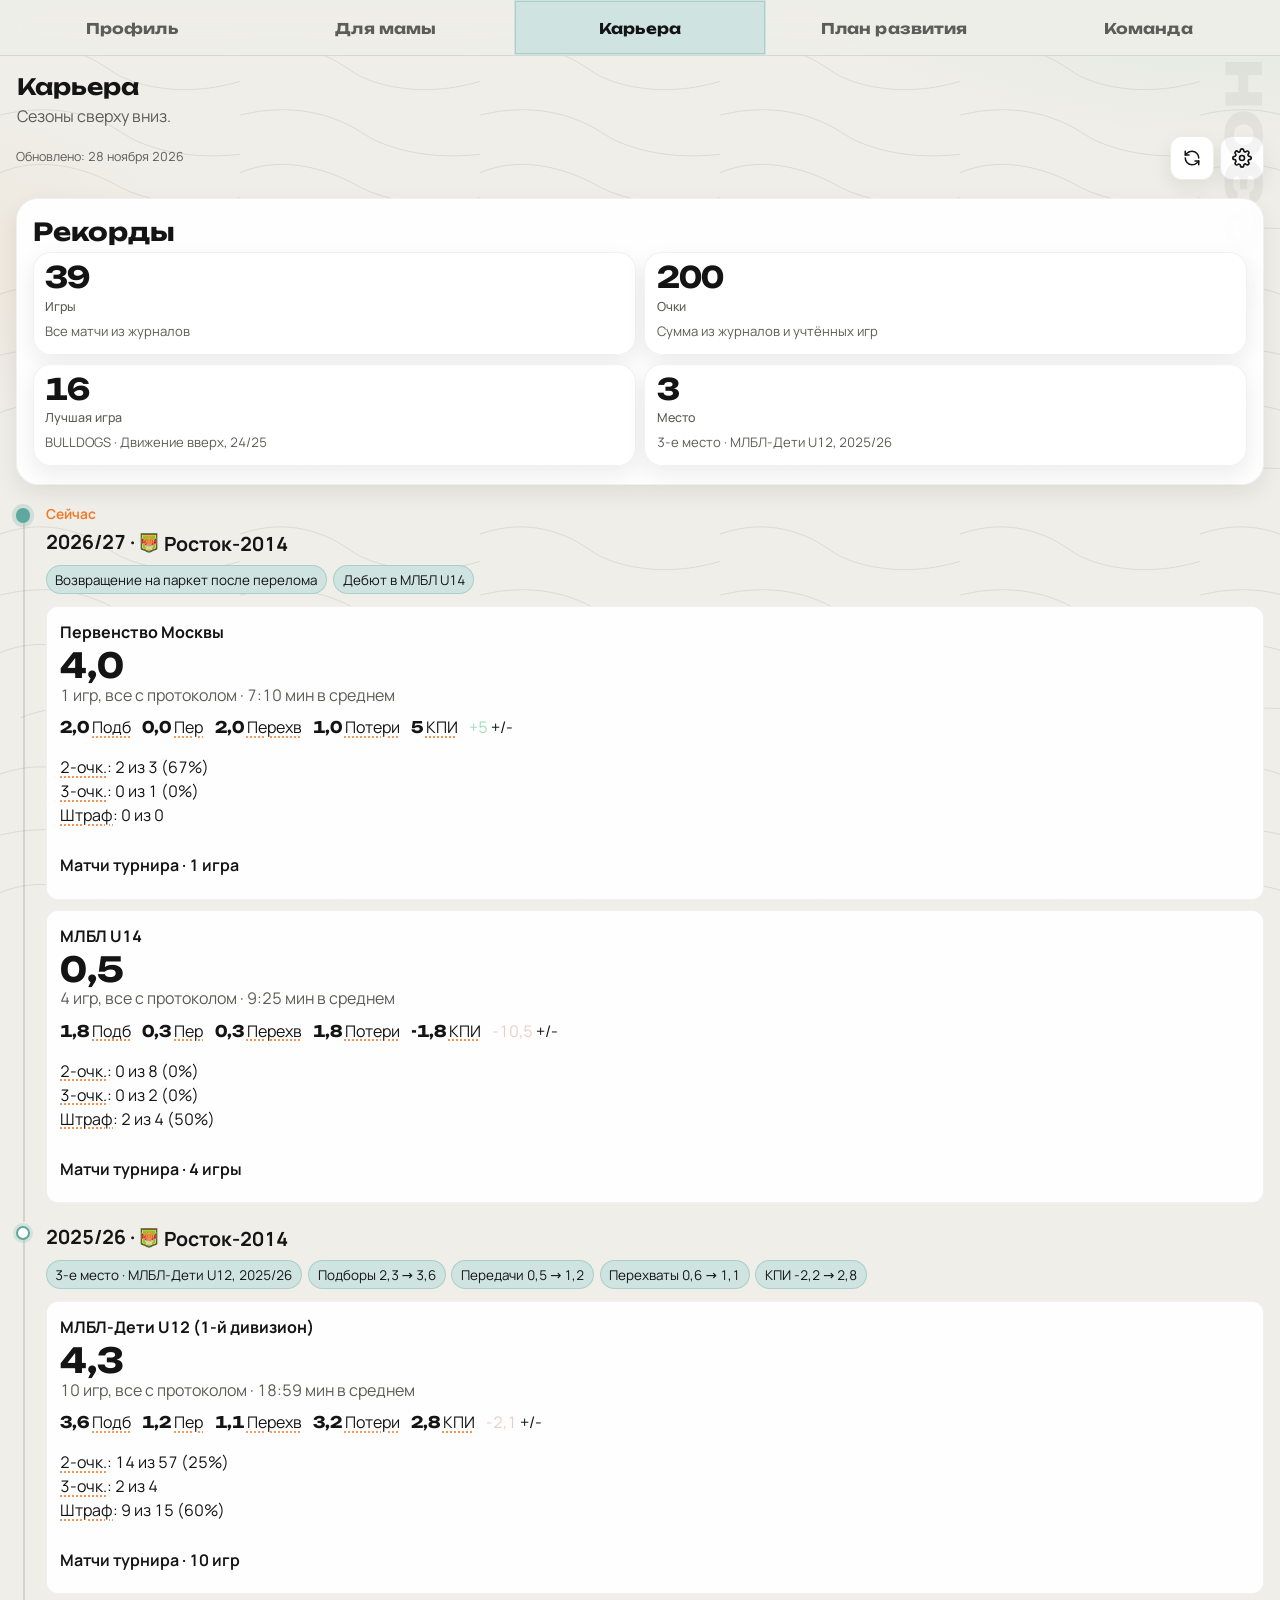
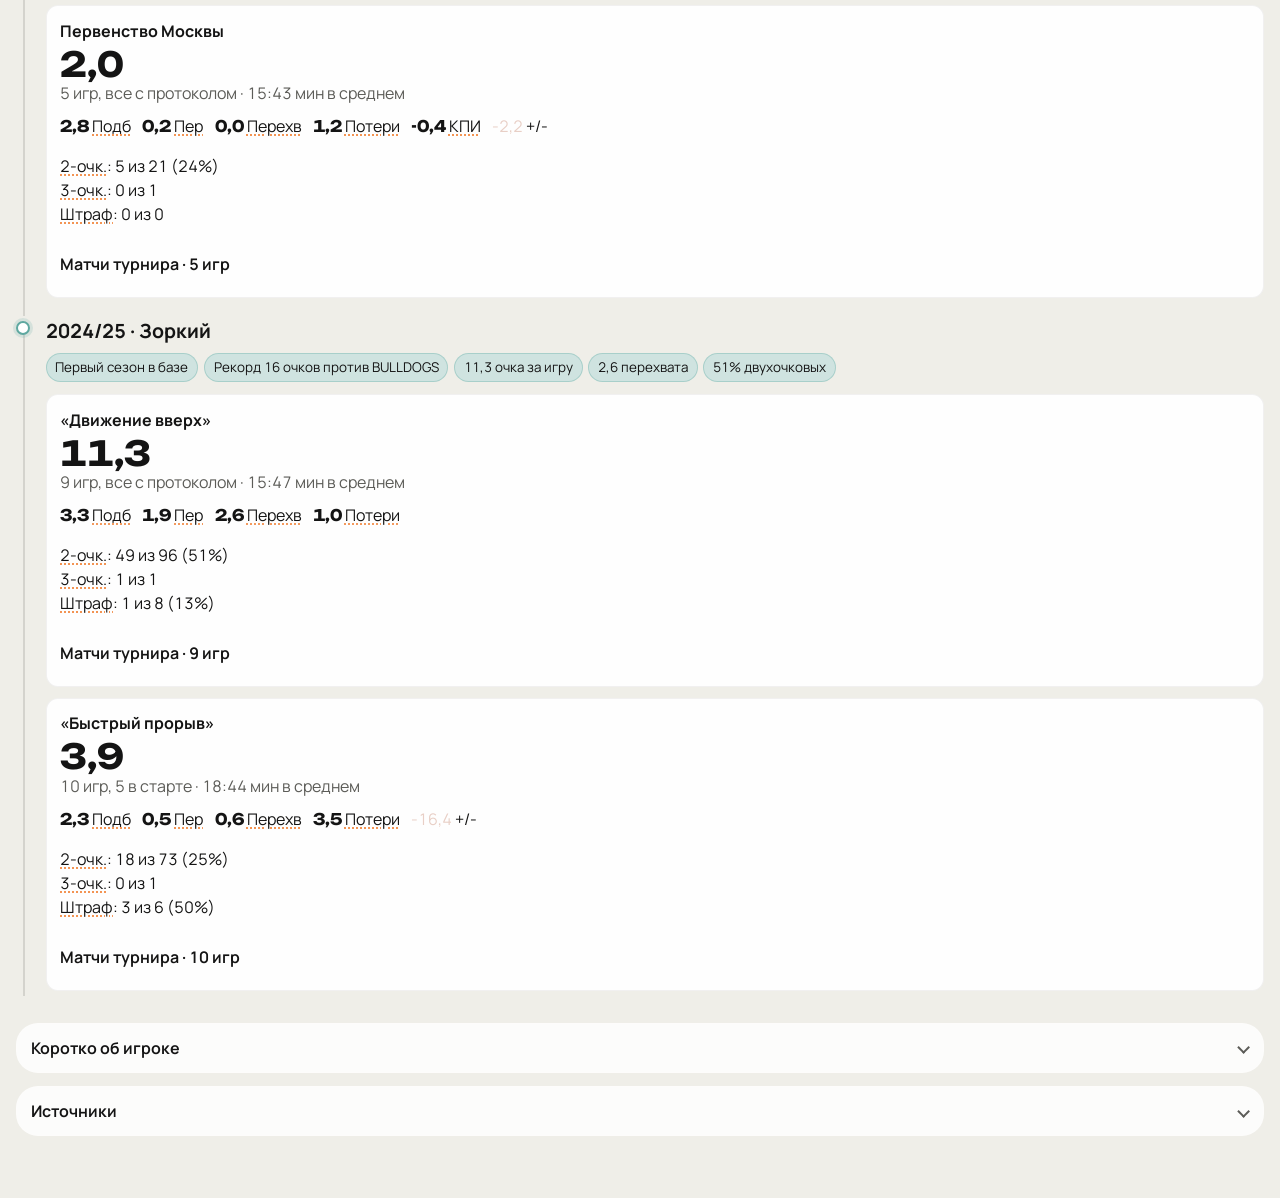
==== commit 9f1bdd3c: "Логотип клуба «Росток» рядом с названием команды на сайте Co-authored-by: workjobdub-del <workjobdub" ====
--- a/career.html
+++ b/career.html
@@ -11,9 +11,9 @@
   <link rel="apple-touch-icon" href="apple-touch-icon-v3-180.png?v=2026-11-23-01">
   <meta name="mobile-web-app-capable" content="yes">
   <title>Костя Д. — карьера</title>
-  <link rel="preload" href="fonts/fonts.css?v=2026-11-28-18" as="style">
-  <link rel="stylesheet" href="fonts/fonts.css?v=2026-11-28-18">
-  <link rel="stylesheet" href="styles.css?v=2026-11-28-18">
+  <link rel="preload" href="fonts/fonts.css?v=2026-11-28-20" as="style">
+  <link rel="stylesheet" href="fonts/fonts.css?v=2026-11-28-20">
+  <link rel="stylesheet" href="styles.css?v=2026-11-28-20">
 </head>
 <body data-page="career">
   <a class="skip" href="#content">К содержанию</a>
@@ -56,6 +56,6 @@
   <button type="button" class="to-top" id="to-top" hidden>Наверх</button>
   <noscript>Чтобы собрать страницу из data.json, нужен JavaScript.</noscript>
   <script src="https://cdn.onesignal.com/sdks/web/v16/OneSignalSDK.page.js" defer></script>
-  <script src="app.js?v=2026-11-28-18" defer></script>
+  <script src="app.js?v=2026-11-28-20" defer></script>
 </body>
 </html>
--- a/styles.css
+++ b/styles.css
@@ -3360,6 +3360,50 @@
 
 .opp-player-name { font-weight: 650; }
 
+.rostok-team-name {
+  display: inline-flex;
+  align-items: center;
+  gap: 0.35rem;
+  vertical-align: middle;
+  max-width: 100%;
+}
+
+.rostok-team-logo {
+  width: 20px;
+  height: 20px;
+  flex: 0 0 auto;
+  object-fit: contain;
+  display: block;
+}
+
+.player-card--compact .hero-meta .rostok-team-name {
+  display: inline-flex;
+}
+
+.fixture-us {
+  margin: 0.15rem 0 0.2rem;
+  font-weight: 650;
+}
+
+.opp-legend-item--rostok .rostok-team-logo {
+  width: 18px;
+  height: 18px;
+}
+
+.page-head .lede .rostok-team-name {
+  display: inline-flex;
+}
+
+.lede-sep {
+  white-space: pre;
+}
+
+td .rostok-team-name,
+.fixture-us .rostok-team-name,
+.match-row h3 .rostok-team-name {
+  flex-wrap: wrap;
+}
+
 body[data-page="profile"] .player-card.player-card--compact {
   padding: 0.75rem 0.8rem 0.55rem;
 }
